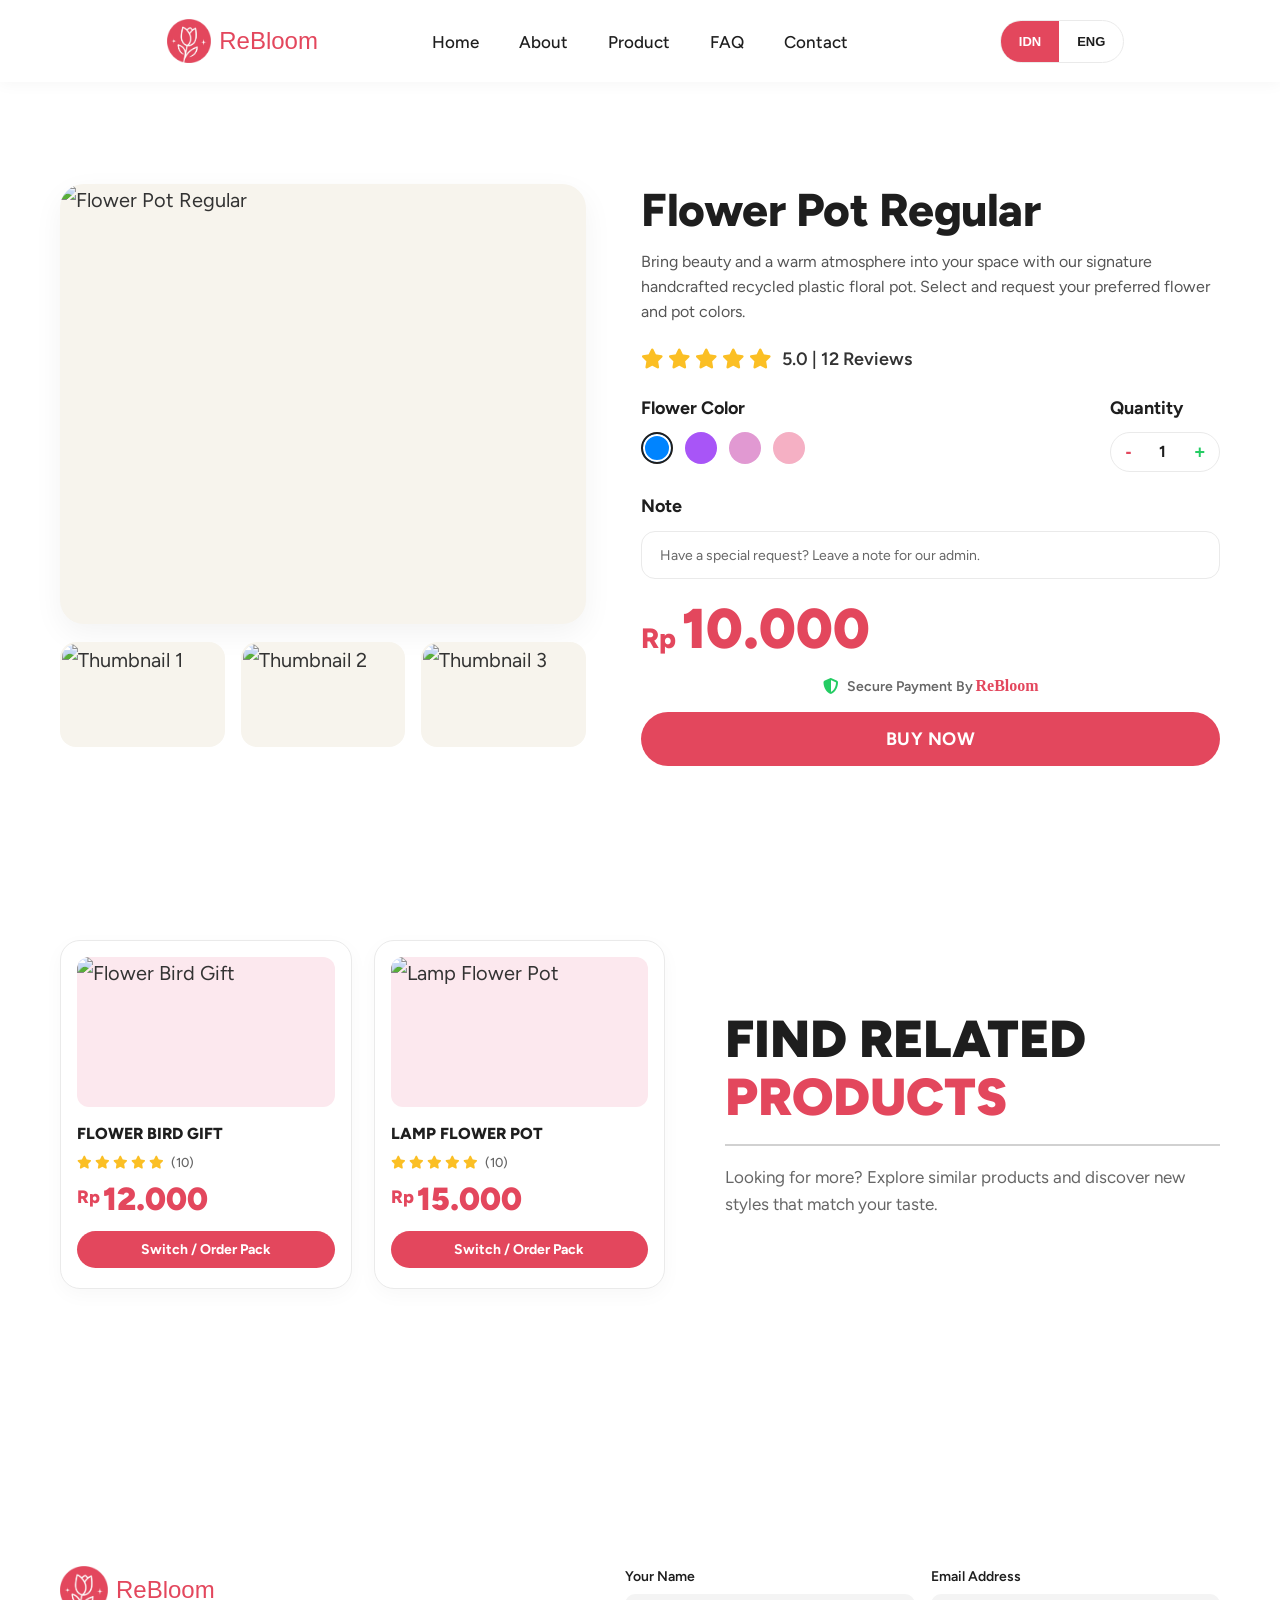
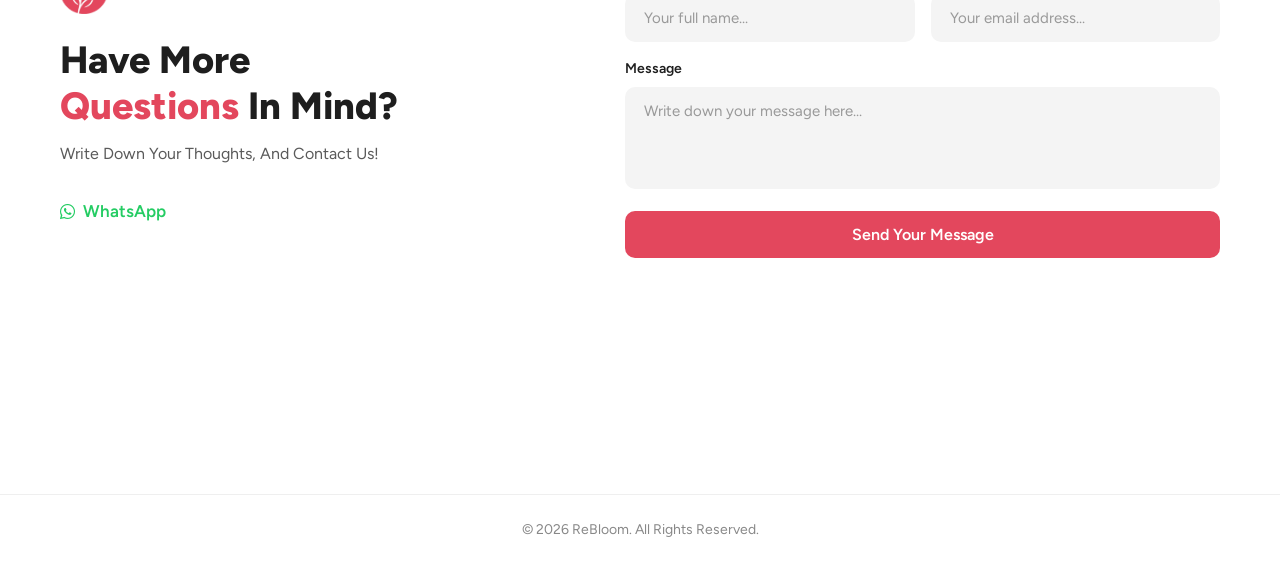
==== product.html @ 1bd4e64f "Add files via upload" ====
<!DOCTYPE html>
<html lang="en">
<head>
    <meta charset="UTF-8">
    <meta name="viewport" content="width=device-width, initial-scale=1.0">
    <title>ReBloom - Product Detail</title>
    <meta name="description" content="ReBloom creates beautiful handmade flower vases and bouquets from recycled plastic, combining elegance, sustainability, and creative craftsmanship.">
    <link rel="icon" type="image/png" href="assets/images/Logo.png">
    <link rel="preconnect" href="https://fonts.googleapis.com">
    <link rel="preconnect" href="https://fonts.gstatic.com" crossorigin>
    <link href="https://api.fontshare.com/v2/css?f[]=telma@300,400,500,700&display=swap" rel="stylesheet">
    <link href="https://fonts.googleapis.com/css2?family=Figtree:ital,wght@0,300..900;1,300..900&display=swap" rel="stylesheet">
    <link rel="stylesheet" href="https://cdnjs.cloudflare.com/ajax/libs/font-awesome/6.4.0/css/all.min.css">
    <link rel="stylesheet" href="assets/css/style.css">
    <link rel="stylesheet" href="assets/css/product.css">
</head>
<body>
    <nav class="navbar">
        <div class="nav_left">
            <a href="index.html#home">
                <img src="assets/images/Logo.png" alt="ReBloom Logo" class="logo_img">
                <span class="logo_txt">ReBloom</span>
            </a>
        </div>
        
        <ul class="nav_mid">
            <li><a href="index.html#home" class="nav_link">Home</a></li>
            <li><a href="index.html#about" class="nav_link">About</a></li>
            <li><a href="index.html#products" class="nav_link active">Product</a></li>
            <li><a href="index.html#faq" class="nav_link">FAQ</a></li>
            <li><a href="#contact" class="nav_link">Contact</a></li>
        </ul>
        
        <div class="nav_right">
            <div class="lang_switch">
                <button type="button" class="lang_btn active">IDN</button>
                <button type="button" class="lang_btn">ENG</button>
            </div>
        </div>
    </nav>

    <section class="prod_sec" id="product_detail">
        <div class="container prod_wrap">
            <div class="prod_left">
                <div class="prod_main_box">
                    <img src="assets/images/Product_1.jpg" alt="Flower Bouquet" class="prod_main_img" id="prod_main_img">
                </div>
                
                <div class="prod_thumbs">
                    <div class="prod_thumb">
                        <img src="assets/images/Product_1_thumbnail_1.jpg" alt="Thumbnail 1" class="prod_thumb_img">
                    </div>
                    <div class="prod_thumb">
                        <img src="assets/images/Product_1_thumbnail_2.jpg" alt="Thumbnail 2" class="prod_thumb_img">
                    </div>
                    <div class="prod_thumb">
                        <img src="assets/images/Product_1_thumbnail_3.jpg" alt="Thumbnail 3" class="prod_thumb_img">
                    </div>
                </div>
            </div>
            
            <div class="prod_right">
                <h1 class="prod_title" id="prod_title">Flower Pot Regular</h1>
                
                <p class="prod_desc" id="prod_desc">
                    Bring beauty and a warm atmosphere into your space with our signature handcrafted recycled plastic floral pot. Select and request your preferred flower and pot colors.
                </p>
                
                <div class="prod_rating">
                    <div class="prod_stars">
                        <i class="fa-solid fa-star"></i>
                        <i class="fa-solid fa-star"></i>
                        <i class="fa-solid fa-star"></i>
                        <i class="fa-solid fa-star"></i>
                        <i class="fa-solid fa-star"></i>
                    </div>
                    <span class="prod_rate_txt">5.0 | 12 Reviews</span>
                </div>

                <div class="custom_row">
                    <div class="color_sec">
                        <span class="custom_lbl">Flower Color</span>
                        <div class="swatch_grp">
                            <button type="button" class="color_swatch swatch_blue active" data-color="Sky Blue" data-hex="#0084FF" aria-label="Sky Blue" title="Sky Blue"></button>
                            <button type="button" class="color_swatch swatch_purple" data-color="Purple" data-hex="#A855F7" aria-label="Purple" title="Purple"></button>
                            <button type="button" class="color_swatch swatch_orchid" data-color="Orchid Pink" data-hex="#E199D2" aria-label="Orchid Pink" title="Orchid Pink"></button>
                            <button type="button" class="color_swatch swatch_pink" data-color="Pastel Pink" data-hex="#F5B0C4" aria-label="Pastel Pink" title="Pastel Pink"></button>
                        </div>
                    </div>

                    <div class="qty_sec">
                        <span class="custom_lbl">Quantity</span>
                        <div class="qty_box">
                            <button type="button" class="qty_btn qty_minus" aria-label="Decrease quantity">-</button>
                            <span class="qty_val">1</span>
                            <button type="button" class="qty_btn qty_plus" aria-label="Increase quantity">+</button>
                        </div>
                    </div>
                </div>

                <div class="note_sec">
                    <label class="custom_lbl" for="custom_note">Note</label>
                    <input type="text" id="custom_note" class="note_inp" placeholder="Have a special request? Leave a note for our admin.">
                </div>
                
                <div class="prod_price_box">
                    <span class="price_curr">Rp</span>
                    <span class="price_val" id="price_val">10.000</span>
                </div>
                
                <div class="prod_sec_pay">
                    <i class="fa-solid fa-shield-halved sec_pay_icon"></i>
                    <span>Secure Payment By <span class="sec_pay_brand">ReBloom</span></span>
                </div>
                
                <button type="button" class="btn btn_primary prod_buy_btn">BUY NOW</button>
            </div>
        </div>
    </section>

    <section class="rel_sec" id="related_products">
        <div class="container rel_wrap">
            <div class="rel_left">
                <div class="rel_card">
                    <div class="rel_img_box">
                        <img src="assets/images/Product_thumbnail.jpg" alt="Flower Bird Gift" class="rel_img">
                    </div>
                    <h3 class="rel_card_title">Flower Bird Gift</h3>
                    <div class="rel_card_rating">
                        <i class="fa-solid fa-star"></i>
                        <i class="fa-solid fa-star"></i>
                        <i class="fa-solid fa-star"></i>
                        <i class="fa-solid fa-star"></i>
                        <i class="fa-solid fa-star"></i>
                        <span class="rel_card_count">(10)</span>
                    </div>
                    <div class="rel_card_price">
                        <span class="price_curr_sm">Rp</span>
                        <span class="price_val_sm">12.000</span>
                    </div>
                    <button type="button" class="btn btn_primary rel_btn" data-pack="bird_gift">Switch / Order Pack</button>
                </div>

                <div class="rel_card">
                    <div class="rel_img_box">
                        <img src="assets/images/Product_img_4.jpg" alt="Lamp Flower Pot" class="rel_img">
                    </div>
                    <h3 class="rel_card_title">Lamp Flower Pot</h3>
                    <div class="rel_card_rating">
                        <i class="fa-solid fa-star"></i>
                        <i class="fa-solid fa-star"></i>
                        <i class="fa-solid fa-star"></i>
                        <i class="fa-solid fa-star"></i>
                        <i class="fa-solid fa-star"></i>
                        <span class="rel_card_count">(10)</span>
                    </div>
                    <div class="rel_card_price">
                        <span class="price_curr_sm">Rp</span>
                        <span class="price_val_sm">15.000</span>
                    </div>
                    <button type="button" class="btn btn_primary rel_btn" data-pack="lamp_pot">Switch / Order Pack</button>
                </div>
            </div>

            <div class="rel_right">
                <h2 class="rel_title">FIND RELATED<br><span class="hl_red">PRODUCTS</span></h2>
                <div class="rel_divider"></div>
                <p class="rel_desc">
                    Looking for more? Explore similar products and discover new styles that match your taste.
                </p>
            </div>
        </div>
    </section>

    <section class="contact_sec" id="contact">
        <div class="container contact_box">
            <div class="contact_left">
                <div class="contact_logo_box">
                    <img src="assets/images/Logo.png" alt="ReBloom Logo" class="contact_logo">
                    <span class="contact_logo_txt">ReBloom</span>
                </div>
                <h2 class="contact_title">Have More<br><span class="hl_red">Questions</span> In Mind?</h2>
                <p class="contact_sub">Write Down Your Thoughts, And Contact Us!</p>
                
                <a href="whatsapp://send?phone=6285955044663" target="_blank" rel="noopener noreferrer" class="contact_wa_btn">
                    <i class="fa-brands fa-whatsapp"></i> WhatsApp
                </a>
            </div>
            
            <div class="contact_right">
                <form class="contact_form" id="contact_form">
                    <div class="form_row">
                        <div class="form_grp">
                            <label class="form_lbl" for="user_name">Your Name</label>
                            <input type="text" id="user_name" class="form_inp" placeholder="Your full name..." required>
                        </div>
                        <div class="form_grp">
                            <label class="form_lbl" for="user_email">Email Address</label>
                            <input type="email" id="user_email" class="form_inp" placeholder="Your email address..." required>
                        </div>
                    </div>
                    <div class="form_grp">
                        <label class="form_lbl" for="user_msg">Message</label>
                        <textarea id="user_msg" class="form_inp form_txt" placeholder="Write down your message here..." rows="4" required></textarea>
                    </div>
                    <button type="submit" class="btn btn_primary contact_submit_btn">Send Your Message</button>
                </form>
            </div>
        </div>
    </section>

    <footer class="footer">
        <div class="container">
            <p class="footer_txt">&copy; 2026 ReBloom. All Rights Reserved.</p>
        </div>
    </footer>

    <script src="assets/js/script.js"></script>
</body>
</html>
---- assets/css/style.css ----
@import url('https://api.fontshare.com/v2/css?f[]=telma@300,400,500,700&display=swap');
@import url('https://fonts.googleapis.com/css2?family=Figtree:ital,wght@0,300..900;1,300..900&display=swap');


* {
    margin: 0;
    padding: 0;
    box-sizing: border-box;
}

html {
    scroll-behavior: smooth;
}

body {
    font-family: 'Figtree', sans-serif;
    color: #333333;
    background-color: #FFFFFF;
    line-height: 1.6;
    font-size: 20px;
    overflow-x: hidden;
}

.container {
    width: 100%;
    max-width: 1200px;
    margin: 0 auto;
    padding: 0 20px;
}

a {
    text-decoration: none;
    color: inherit;
    transition: color 0.3s ease, transform 0.3s ease;
}

ul, ol {
    list-style: none;
}

img {
    max-width: 100%;
    height: auto;
    display: block;
}

.hl_red {
    color: #E3475D !important;
}

.font_telma {
    font-family: 'Telma', sans-serif;
}

.btn {
    display: inline-block;
    padding: 12px 32px;
    font-family: 'Figtree', sans-serif;
    font-size: 16px;
    font-weight: 600;
    border-radius: 50px;
    text-align: center;
    cursor: pointer;
    border: none;
    transition: transform 0.3s ease, box-shadow 0.3s ease, background-color 0.3s ease;
}

.btn_primary {
    background-color: #E3475D;
    color: #FFFFFF;
}

.btn_primary:hover {
    background-color: #cc374c;
    transform: translateY(-2px);
}



.navbar {
    display: flex;
    justify-content: space-between;
    align-items: center;
    padding: 1.2rem 6%;
    position: fixed;
    top: 0;
    left: 0;
    width: 100%;
    z-index: 1000;
    background-color: rgba(255, 255, 255, 0.96);
    backdrop-filter: blur(8px);
    box-shadow: 0 2px 15px rgba(0, 0, 0, 0.04);
}

.nav_left a {
    display: flex;
    align-items: center;
    margin-left: 60%;
}

.logo_img {
    height: 44px;
    width: auto;
    object-fit: contain;
}

.logo_txt {
    font-family: 'Telma', sans-serif;
    font-size: 24px;
    font-weight: 500;
    color: #E3475D;
    margin-left: 8px;
}

.nav_mid {
    display: flex;
    gap: 2.5rem;
    align-items: center;
    position: absolute;
    left: 50%;
    transform: translateX(-50%);
}

.nav_link {
    font-size: 17px;
    font-weight: 500;
    color: #1E1E1E;
    position: relative;
    padding: 4px 0;
}

.nav_link:hover,
.nav_link.active {
    color: #E3475D;
    font-weight: 600;
}

.nav_right {
    display: flex;
    align-items: center;
    gap: 16px;
    margin-right: 7%;
}

.lang_switch {
    display: flex;
    align-items: center;
    border: 1.5px solid #EAEAEA;
    border-radius: 30px;
    background-color: #FFFFFF;
}

.lang_btn {
    border: none;
    background: transparent;
    padding: 13px 18px;
    font-size: 13px;
    font-weight: 700;
    color: #1E1E1E;
    cursor: pointer;
    transition: all 0.2s ease;
}

.lang_btn:first-child {
    border-radius: 20px 0 0 20px;
}

.lang_btn:last-child {
    border-radius: 0 20px 20px 0;
}

.lang_btn.active {
    background-color: #E3475D;
    color: #FFFFFF;
}



.hero_sec {
    min-height: 85vh;
    display: flex;
    align-items: center;
    justify-content: center;
    background-color: #FFFFFF;
    padding: 120px 0 60px 0;
    position: relative;
    text-align: center;
}

.hero_container {
    display: flex;
    flex-direction: column;
    align-items: center;
    width: 100%;
    height: 45vh;
    position: relative;
}

.headline_wrapper {
    position: relative;
    width: 100%;
    height: 160px;
    display: flex;
    justify-content: center;
    margin-bottom: 20px;
}

.hero_headline {
    font-family: 'Figtree', sans-serif;
    font-size: 160px;
    font-weight: 750;
    line-height: 0.95;
    color: #1E1E1E;
    letter-spacing: -3px;
    margin-bottom: 20px;
    width: 100%;
    z-index: 1;
    position: absolute;
    top: 0;
}

.hero_headline.hero_outline {
    color: transparent;
    -webkit-text-stroke: 1px #1E1E1E;
    z-index: 3;
}

.hero_headline span {
    color: #E3475D;
    -webkit-text-stroke: 0px;
}

.hero_finest {
    font-family: 'Telma', sans-serif;
    font-weight: 400;
    color: #E3475D;
    font-style: italic;
    margin-left: 10px;
}

.hero_grid {
    display: grid;
    grid-template-columns: 1fr auto 1fr;
    align-items: center;
    gap: 40px;
    width: 100%;
    margin-top: 250px;
}

.hero_left {
    text-align: left;
    max-width: 360px;
}

.hero_sub_title {
    font-family: 'Figtree', sans-serif;
    font-size: 26px;
    font-weight: 800;
    color: #1E1E1E;
    line-height: 1.25;
    margin-bottom: 14px;
}

.hero_desc {
    font-size: 15px;
    color: #5A5A5A;
}

.hero_center {
    position: absolute;
    top: 85%;
    left: 50%;
    transform: translate(-50%, -50%);
    z-index: 2;
    pointer-events: none;
}

.hero_center::after {
    content: '';
    position: absolute;
    top: 50%;
    left: 50%;
    transform: translate(-50%, -50%);
    width: 400px;
    height: 400px;
    background-color: #E3475D;
    border-radius: 50%;
    filter: blur(75px);
    opacity: 0.6;
    z-index: -1;
}

.tulip_img {
    height: 495px;
    width: auto;
    object-fit: contain;
    transition: transform 0.4s ease;
}

.hero_right {
    display: flex;
    flex-direction: column;
    align-items: flex-end;
    text-align: right;
    grid-column: 3;
    width: 100%;
    height: 100%;
    margin-top: 185px;
}

.hero_cta_btn {
    padding: 16px 36px;
    font-size: 17px;
    font-weight: 600;
    bottom: 12px;
}

.right_desc {
    font-size: 15px;
    color: #5A5A5A;
    margin-top: 12px;
}



.container.feat {
    z-index: 3;
}

.feat_wrap {
    min-height: 20vh;
    display: flex;
    align-items: center;
    padding: 30px 0 60px 0;
    background-color: #FFFFFF;
}

.feat_bar {
    background: #FFFFFF;
    border: 1.5px solid #EAEAEA;
    border-radius: 16px;
    padding: 22px 30px;
    display: flex;
    justify-content: space-between;
    align-items: center;
    box-shadow: 0 4px 20px rgba(0, 0, 0, 0.03);
    width: 100%;
}

.feat_item {
    display: flex;
    align-items: center;
    gap: 12px;
    flex: 1;
    justify-content: center;
}

.feat_divider {
    width: 1px;
    height: 32px;
    background-color: #E2E2E2;
}

.feat_icon {
    font-size: 24px;
    color: #24CC63;
    display: flex;
    align-items: center;
    justify-content: center;
}

.feat_txt {
    font-size: 16px;
    font-weight: 500;
    color: #1E1E1E;
}



.vm_sec {
    min-height: 75vh;
    display: flex;
    align-items: center;
    background-color: #FFFFFF;
    padding: 0 0 90px 0;
    margin-bottom: -20px;
}

.vm_box {
    display: flex;
    align-items: center;
    gap: 70px;
    width: 100%;
}

.vm_media {
    flex: 1;
    position: relative;
    height: 340px;
    display: flex;
    align-items: center;
}

.vm_media::after {
    content: '';
    position: absolute;
    top: 25%;
    left: 10%;
    transform: translate(-50%, -50%);
    width: 350px; 
    height: 350px;
    background-color: #E3475D;
    border-radius: 50%;
    filter: blur(75px);
    opacity: 0.4;
    z-index: 0;
    pointer-events: none; 
}

.vm_img_1 {
    width: 350px;
    height: 230px;
    border-radius: 16px;
    box-shadow: 0 10px 25px rgba(0, 0, 0, 0.12);
    position: absolute;
    top: 0;
    left: 0;
    z-index: 1;
    transition: transform 0.3s ease;
}

.vm_img_2 {
    width: 250px;
    height: 170px;
    border-radius: 16px;
    box-shadow: 0 12px 28px rgba(0, 0, 0, 0.15);
    position: absolute;
    bottom: 0;
    right: 20px;
    z-index: 2;
    transition: transform 0.3s ease;
}

.vm_img_1:hover,
.vm_img_2:hover {
    transform: scale(1.03);
}

.vm {
    flex: 1.2;
    position: relative;
}

.vm::after {
    content: '';
    position: absolute;
    top: 85%;
    left: 90%;
    transform: translate(-50%, -50%);
    width: 300px; 
    height: 300px;
    background-color: #E3475D;
    border-radius: 50%;
    filter: blur(75px);
    opacity: 0.29;
    z-index: 0;
    pointer-events: none; 
}

.vm_block {
    margin-bottom: 26px;
}

.vm_title {
    font-family: 'Figtree', sans-serif;
    font-size: 26px;
    font-weight: 800;
    color: #E3475D;
    margin-bottom: 10px;
    letter-spacing: 0.5px;
}

.vm_txt {
    font-size: 17px;
    color: #5A5A5A;
    line-height: 1.6;
}

.vm_list {
    list-style-type: decimal;
    margin-top: 10px;
    padding-left: 20px;
}

.vm_list li {
    font-size: 16px;
    color: #5A5A5A;
    margin-bottom: 8px;
    line-height: 1.5;
}



.about_sec {
    min-height: 55vh;
    display: flex;
    align-items: center;
    padding: 100px 0;
}

.about_box {
    display: flex;
    align-items: center;
    gap: 70px;
    width: 100%;
}

.about {
    flex: 1;
    position: relative;
}

.about_title {
    font-family: 'Figtree', sans-serif;
    font-size: 40px;
    font-weight: 800;
    color: #1E1E1E;
    margin-bottom: 20px;
    letter-spacing: 0.5px;
}

.about_title::before {
    content: '';
    position: absolute;
    top: -5%;
    left: 10%;
    transform: translate(-50%, -50%);
    width: 350px; 
    height: 350px;
    background-color: #E3475D;
    border-radius: 50%;
    filter: blur(75px);
    opacity: 0.29;
    z-index: 0;
    pointer-events: none; 
}

.about_txt {
    font-size: 18px;
    color: #1E1E1E;
    line-height: 1.7;
    font-weight: 400;
}

.about_media {
    flex: 1;
    display: flex;
    justify-content: center;
}

.about_img_stack {
    position: relative;
    width: 360px;
    height: 280px;
}

.about_img_stack::before {
    content: '';
    position: absolute;
    top: 85%;
    left: 90%;
    transform: translate(-50%, -50%);
    width: 350px; 
    height: 350px;
    background-color: #E3475D;
    border-radius: 50%;
    filter: blur(75px);
    opacity: 0.29;
    z-index: 0;
    pointer-events: none; 
}

.about_img_1 {
    width: 250px;
    border-radius: 16px;
    position: absolute;
    top: 0;
    left: 0;
    box-shadow: 0 10px 25px rgba(0, 0, 0, 0.12);
    z-index: 1;
    transition: transform 0.3s ease;
}

.about_img_2 {
    width: 230px;
    border-radius: 16px;
    position: absolute;
    bottom: 0;
    right: 0;
    box-shadow: 0 12px 28px rgba(0, 0, 0, 0.15);
    z-index: 2;
    transition: transform 0.3s ease;
}

.about_img_1:hover, 
.about_img_2:hover {
    transform: scale(1.03);
}



.why_sec {
    min-height: 70vh;
    display: flex;
    align-items: center;
    background-color: #FFFFFF;
    padding: 100px 0;
}

.why_header {
    text-align: center;
    margin-bottom: 50px;
    display: flex;
    flex-direction: column;
    align-items: center;
}

.why_heading {
    font-family: 'Figtree', sans-serif;
    font-size: 40px;
    font-weight: 800;
    color: #1E1E1E;
    margin-bottom: 8px;
}

.why_underline {
    width: 70px;
    height: 3px;
    background-color: #1E1E1E;
    border-radius: 2px;
}

.why_grid {
    display: grid;
    grid-template-columns: 1fr 1fr;
    gap: 40px 60px;
    max-width: 980px;
    margin: 0 auto;
}

.why_item {
    display: flex;
    align-items: flex-start;
    gap: 18px;
}

.why_num {
    font-family: 'Figtree', sans-serif;
    font-size: 38px;
    font-weight: 800;
    color: #E3475D;
    line-height: 1;
}

.why_txt {
    font-size: 16px;
    color: #5A5A5A;
    line-height: 1.55;
    font-weight: 500;
}



.prod_sec {
    min-height: 90vh;
    display: flex;
    align-items: center;
    background-color: #FFFFFF;
    padding: 100px 0;
}

.prod_heading {
    font-family: 'Figtree', sans-serif;
    font-size: 40px;
    font-weight: 800;
    text-align: center;
    color: #1E1E1E;
    margin-bottom: 50px;
}

.prod_grid {
    display: grid;
    grid-template-columns: repeat(3, 1fr);
    gap: 30px;
}

.prod_card {
    background: #FFFFFF;
    border: 1.5px solid #EAEAEA;
    border-radius: 20px;
    padding: 35px 24px 30px 24px;
    display: flex;
    flex-direction: column;
    text-align: center;
    box-shadow: 0 6px 20px rgba(0, 0, 0, 0.03);
    transition: transform 0.3s ease, box-shadow 0.3s ease;
}

.prod_feats li span {
    /* font-size: 14px; */
    font-weight: 400;
    color: #1E1E1E;
    transition: font-weight 0.4s ease, color 0.4s ease; 
}

.prod_card:hover {
    transform: translateY(-5px);
    box-shadow: 0 12px 28px rgba(0, 0, 0, 0.08);

    .prod_feats li span {
        font-weight: 650;
        color: #E3475D;
    }
}

.prod_thumb_box {
    margin-bottom: 20px;
    display: flex;
    justify-content: center;
}

.prod_thumb_circle {
    width: 90px;
    height: 90px;
    border-radius: 50%;
    background-color: #f5b0c47b;
    color: #E3475D;
    display: flex;
    align-items: center;
    justify-content: center;
    font-size: 34px;
}

.prod_title {
    font-family: 'Figtree', sans-serif;
    font-size: 20px;
    font-weight: 700;
    color: #1E1E1E;
    margin-bottom: 10px;
}

.prod_sub {
    font-size: 14px;
    color: #5A5A5A;
    margin-bottom: 20px;
    line-height: 1.5;
}

.prod_feats {
    text-align: left;
    margin-bottom: 24px;
    flex: 1;
}

.prod_feats li {
    font-size: 14px;
    color: #1E1E1E;
    margin-bottom: 8px;
    display: flex;
    align-items: center;
    gap: 8px;
}

.prod_feats li i {
    font-size: 13px;
}

/* .prod_span_2 {
    font-weight: 800;
    color: #E3475D;
}

.prod_span_3 {
    font-weight: 800;
    color: #E3475D;
} */

.prod_price {
    font-family: 'Figtree', sans-serif;
    font-size: 20px;
    font-weight: 800;
    color: #1E1E1E;
    margin-bottom: 18px;
}

.prod_price span {
    font-size: 14px;
    font-weight: 500;
    color: #5A5A5A;
}

.prod_btn {
    width: 100%;
    padding: 12px;
    font-size: 15px;
    border-radius: 30px;
}



.faq_sec {
    min-height: 100vh;
    display: flex;
    align-items: center;
    padding: 100px 0 110px 0;
}

.faq_heading {
    font-family: 'Figtree', sans-serif;
    font-size: 40px;
    font-weight: 800;
    text-align: center;
    color: #1E1E1E;
    line-height: 1.2;
    margin-bottom: 12px;
}

.faq_sub {
    font-size: 16px;
    text-align: center;
    color: #1E1E1E;
    max-width: 600px;
    margin: 0 auto 45px auto;
}

.faq_box {
    max-width: 780px;
    margin: 0 auto;
    background: #FFFFFF;
    border: 1.5px solid #EAEAEA;
    border-radius: 18px;
    overflow: hidden;
    box-shadow: 0 10px 30px rgba(0, 0, 0, 0.05);
    width: 100%;
}

.faq_item {
    border-bottom: 1px solid #EEEEEE;
}

.faq_item:last-child {
    border-bottom: none;
}

.faq_q {
    padding: 22px 28px;
    display: flex;
    justify-content: space-between;
    align-items: center;
    cursor: pointer;
    font-weight: 600;
    font-size: 17px;
    color: #1E1E1E;
    transition: background-color 0.2s ease, color 0.2s ease;
}

.faq_q:hover {
    background-color: #FAFAFA;
    color: #E3475D;
}

.faq_icon {
    font-size: 14px;
    color: #888888;
    transition: transform 0.3s ease;
}

.faq_item.active .faq_icon {
    color: #E3475D;
}

.faq_a {
    padding: 0 28px 22px 28px;
    font-size: 15px;
    color: #5A5A5A;
    line-height: 1.6;
    display: none;
}

.faq_item.active .faq_a {
    display: block;
}



.contact_sec {
    min-height: 85vh;
    display: flex;
    align-items: center;
    background-color: #FFFFFF;
    padding: 100px 0;
}

.contact_box {
    display: flex;
    gap: 70px;
    align-items: flex-start;
    width: 100%;
}

.contact_left {
    flex: 1;
}

.contact_logo_box {
    display: flex;
    align-items: center;
    margin-bottom: 24px;
}

.contact_logo {
    height: 48px;
    width: auto;
}

.contact_logo_txt {
    font-family: 'Telma', sans-serif;
    font-size: 24px;
    font-weight: 500;
    color: #E3475D;
    margin-left: 8px;
}

.contact_title {
    font-family: 'Figtree', sans-serif;
    font-size: 38px;
    font-weight: 800;
    color: #1E1E1E;
    line-height: 1.2;
    margin-bottom: 12px;
}

.contact_sub {
    font-size: 16px;
    color: #5A5A5A;
    margin-bottom: 28px;
}

.contact_wa_btn {
    display: inline-flex;
    align-items: center;
    gap: 8px;
    color: #24CC63;
    font-size: 17px;
    font-weight: 600;
    transition: transform 0.2s ease;
}

.contact_wa_btn:hover {
    transform: translateX(4px);
}

.contact_right {
    flex: 1.2;
}

.contact_form {
    display: flex;
    flex-direction: column;
    gap: 16px;
}

.form_row {
    display: flex;
    gap: 16px;
}

.form_grp {
    flex: 1;
    display: flex;
    flex-direction: column;
    gap: 6px;
}

.form_lbl {
    font-size: 14px;
    font-weight: 600;
    color: #1E1E1E;
}

.form_inp {
    width: 100%;
    padding: 14px 18px;
    background-color: #F4F4F4;
    border: 1px solid transparent;
    border-radius: 10px;
    font-family: 'Figtree', sans-serif;
    font-size: 15px;
    color: #1E1E1E;
    outline: none;
    transition: background-color 0.3s ease, border-color 0.3s ease;
}

.form_inp::placeholder {
    color: #999999;
}

.form_inp:focus {
    background-color: #FFFFFF;
    border-color: #E3475D;
}

.form_txt {
    resize: none;
}

.contact_submit_btn {
    width: 100%;
    background-color: #E3475D;
    color: #FFFFFF;
    border-radius: 10px;
    padding: 14px;
    font-size: 16px;
    font-weight: 600;
    margin-top: 6px;
}

.contact_submit_btn:hover {
    background-color: #cc374c;
}



.footer {
    background-color: #FFFFFF;
    padding: 24px 20px;
    text-align: center;
    border-top: 1px solid #EFEFEF;
}

.footer_txt {
    font-size: 14px;
    color: #888888;
}


/* --- Responsive Media Queries --- */
@media (max-width: 1200px) {
    .hero_headline {
        font-size: 130px;
    }
}

@media (max-width: 992px) {
    .hero_sec,
    .feat_wrap,
    .vm_sec,
    .about_sec,
    .why_sec,
    .prod_sec,
    .faq_sec,
    .contact_sec {
        min-height: auto;
        padding: 70px 0;
    }

    .hero_sec {
        padding: 120px 0 60px 0;
    }

    .hero_headline {
        font-size: 96px;
    }

    .hero_grid {
        grid-template-columns: 1fr;
        text-align: center;
        gap: 30px;
    }

    .hero_left {
        max-width: 100%;
        text-align: center;
    }

    .hero_right {
        justify-content: center;
    }

    .tulip_img {
        height: 240px;
    }

    .vm_box, 
    .about_box, 
    .contact_box {
        flex-direction: column;
        text-align: center;
        gap: 40px;
    }

    .vm, 
    .about, 
    .contact_left {
        max-width: 100%;
    }

    .vm_media,
    .about_media {
        width: 100%;
        max-width: 380px;
        margin: 0 auto;
        justify-content: center;
    }

    .feat_bar {
        flex-direction: column;
        gap: 20px;
        padding: 24px;
    }

    .feat_divider {
        width: 80%;
        height: 1px;
    }

    .why_grid, 
    .prod_grid {
        grid-template-columns: 1fr;
        max-width: 480px;
        margin: 0 auto;
    }

    .contact_wa_btn {
        justify-content: center;
    }
}

@media (max-width: 576px) {
    .hero_headline {
        font-size: 64px;
        letter-spacing: -1px;
    }

    .hero_sub_title {
        font-size: 22px;
    }

    .nav_mid {
        display: none;
    }

    .form_row {
        flex-direction: column;
    }

    .about_title,
    .why_heading,
    .prod_heading,
    .faq_heading,
    .contact_title {
        font-size: 30px;
    }
}
---- assets/css/product.css ----
#product_detail.prod_sec {
    min-height: 100vh;
    display: flex;
    align-items: center;
    padding: 130px 0 80px;
    background-color: #FFFFFF;
}

.prod_wrap {
    display: flex;
    align-items: flex-start;
    gap: 55px;
    width: 100%;
}

.prod_left {
    flex: 1;
    display: flex;
    flex-direction: column;
}

.prod_main_box {
    width: 100%;
    height: 440px;
    border-radius: 24px;
    overflow: hidden;
    background-color: #F7F4ED;
    box-shadow: 0 10px 30px rgba(0, 0, 0, 0.05);
}

.prod_main_img {
    width: 100%;
    height: 100%;
    object-fit: cover;
    transition: opacity 0.3s ease;
}

.prod_thumbs {
    display: flex;
    gap: 16px;
    margin-top: 18px;
}

.prod_thumb {
    flex: 1;
    height: 105px;
    border-radius: 16px;
    overflow: hidden;
    cursor: pointer;
    border: 2px solid transparent;
    background-color: #F7F4ED;
    transition: border-color 0.25s ease, transform 0.25s ease;
}

.prod_thumb:hover {
    transform: translateY(-3px);
    border-color: #E3475D;
}

.prod_thumb_img {
    width: 100%;
    height: 100%;
    object-fit: cover;
}

.prod_right {
    flex: 1.1;
    display: flex;
    flex-direction: column;
}

#product_detail .prod_title {
    font-size: 46px;
    font-weight: 800;
    color: #1E1E1E;
    line-height: 1.15;
    letter-spacing: -0.5px;
    text-align: left;
    margin-bottom: 0;
}

.prod_desc {
    font-size: 16px;
    color: #555555;
    line-height: 1.55;
    margin: 14px 0 20px;
}

.prod_rating {
    display: flex;
    align-items: center;
    gap: 10px;
    margin-bottom: 20px;
}

.prod_stars {
    display: flex;
    gap: 4px;
    color: #FBBF24;
    font-size: 20px;
}

.prod_rate_txt {
    font-size: 18px;
    font-weight: 600;
    color: #333333;
}


.custom_row {
    display: flex;
    justify-content: space-between;
    align-items: flex-start;
    margin-bottom: 20px;
    width: 100%;
}

.color_sec {
    display: flex;
    flex-direction: column;
}

.custom_lbl {
    font-size: 18px;
    font-weight: 700;
    color: #1E1E1E;
    margin-bottom: 10px;
    display: block;
}

.swatch_grp {
    display: flex;
    align-items: center;
    gap: 12px;
}

.color_swatch {
    width: 32px;
    height: 32px;
    border-radius: 50%;
    border: 2px solid transparent;
    cursor: pointer;
    padding: 0;
    outline: none;
    transition: transform 0.2s ease, box-shadow 0.2s ease;
}

.color_swatch:hover {
    transform: scale(1.08);
}

.color_swatch.active {
    border: 2px solid #1E1E1E;
    box-shadow: inset 0 0 0 2px #FFFFFF;
}

.color_swatch.swatch_blue {
    background-color: #0084FF;
}

.color_swatch.swatch_purple {
    background-color: #A855F7;
}

.color_swatch.swatch_orchid {
    background-color: #E199D2;
}

.color_swatch.swatch_pink {
    background-color: #F5B0C4;
}

.qty_sec {
    display: flex;
    flex-direction: column;
    align-items: flex-start;
}

.qty_box {
    display: inline-flex;
    align-items: center;
    border: 1.5px solid #EAEAEA;
    border-radius: 30px;
    background-color: #FFFFFF;
    overflow: hidden;
}

.qty_btn {
    background: transparent;
    border: none;
    font-size: 18px;
    font-weight: 700;
    cursor: pointer;
    padding: 6px 14px;
    line-height: 1;
    display: flex;
    align-items: center;
    justify-content: center;
    transition: background-color 0.2s ease;
}

.qty_btn:hover {
    background-color: #F7F4ED;
}

.qty_minus {
    color: #E3475D;
}

.qty_plus {
    color: #24CC63;
}

.qty_val {
    font-size: 16px;
    font-weight: 700;
    color: #1E1E1E;
    padding: 6px 14px;
    min-width: 24px;
    text-align: center;
    user-select: none;
}


.note_sec {
    display: flex;
    flex-direction: column;
    margin-bottom: 22px;
    width: 100%;
}

.note_inp {
    width: 100%;
    padding: 14px 18px;
    border: 1.5px solid #EAEAEA;
    border-radius: 14px;
    background-color: #FFFFFF;
    color: #1E1E1E;
    font-family: 'Figtree', sans-serif;
    font-size: 15px;
    outline: none;
    transition: border-color 0.2s ease, box-shadow 0.2s ease;
}

.note_inp::placeholder {
    color: #666666;
    font-size: 14px;
}

.note_inp:focus {
    border-color: #E3475D;
    box-shadow: 0 0 0 3px rgba(227, 71, 93, 0.1);
}


.prod_price_box {
    display: flex;
    align-items: baseline;
    margin-bottom: 16px;
}

.price_curr {
    font-size: 28px;
    font-weight: 800;
    color: #E3475D;
    line-height: 1.2;
    margin-right: 6px;
}

.price_val {
    font-size: 56px;
    font-weight: 900;
    color: #E3475D;
    line-height: 1;
}


.prod_sec_pay {
    display: flex;
    align-items: center;
    justify-content: center;
    gap: 8px;
    font-size: 14px;
    font-weight: 600;
    color: #666666;
    margin-bottom: 14px;
}

.sec_pay_icon {
    color: #24CC63;
    font-size: 16px;
}

.sec_pay_brand {
    font-family: 'Telma', cursive, serif;
    color: #E3475D;
    font-size: 16px;
}


.prod_buy_btn {
    width: 100%;
    padding: 16px;
    background-color: #E3475D;
    color: #FFFFFF;
    font-size: 18px;
    font-weight: 700;
    border-radius: 50px;
    border: none;
    cursor: pointer;
    margin-bottom: 0;
    letter-spacing: 0.5px;
    transition: background-color 0.3s ease, transform 0.2s ease, box-shadow 0.3s ease;
}

.prod_buy_btn:hover {
    background-color: #cc374c;
    transform: translateY(-2px);
    box-shadow: 0 8px 20px rgba(227, 71, 93, 0.25);
}



.rel_sec {
    min-height: 35vh;
    display: flex;
    align-items: center;
    padding: 40px 0;
    background-color: #FFFFFF;
}

.rel_wrap {
    display: flex;
    align-items: center;
    gap: 60px;
    width: 100%;
    z-index: 2;
}

.rel_left {
    flex: 1.1;
    display: flex;
    gap: 22px;
}

.rel_card {
    flex: 1;
    border: 1.5px solid #EAEAEA;
    border-radius: 20px;
    padding: 16px 16px 20px;
    display: flex;
    flex-direction: column;
    background-color: #FFFFFF;
    box-shadow: 0 6px 20px rgba(0, 0, 0, 0.03);
    transition: transform 0.3s ease, box-shadow 0.3s ease;
}

.rel_card:hover {
    transform: translateY(-5px);
    box-shadow: 0 12px 28px rgba(0, 0, 0, 0.08);
}

.rel_img_box {
    background-color: #FCE8EE;
    border-radius: 12px;
    height: 150px;
    width: 100%;
    display: flex;
    align-items: center;
    justify-content: center;
    overflow: hidden;
    margin-bottom: 14px;
}

.rel_img {
    width: 100%;
    height: 100%;
    object-fit: cover;
    border-radius: 10px;
}

.rel_card_title {
    font-size: 16px;
    font-weight: 800;
    color: #1E1E1E;
    text-transform: uppercase;
    margin-bottom: 6px;
}

.rel_card_rating {
    display: flex;
    align-items: center;
    gap: 3px;
    color: #FBBF24;
    font-size: 13px;
    margin-bottom: 10px;
}

.rel_card_count {
    font-size: 13px;
    font-weight: 500;
    color: #666666;
    margin-left: 4px;
}

.rel_card_price {
    display: flex;
    align-items: flex-start;
    margin-bottom: 16px;
}

.price_curr_sm {
    font-size: 18px;
    font-weight: 800;
    color: #E3475D;
    margin-right: 3px;
}

.price_val_sm {
    font-size: 32px;
    font-weight: 900;
    color: #E3475D;
    line-height: 1;
}

.rel_btn {
    width: 100%;
    padding: 10px;
    background-color: #E3475D;
    color: #FFFFFF;
    font-size: 14px;
    font-weight: 700;
    border-radius: 25px;
    border: none;
    cursor: pointer;
    text-align: center;
    transition: background-color 0.3s ease, transform 0.2s ease;
}

.rel_btn:hover {
    background-color: #cc374c;
    transform: translateY(-2px);
}

.rel_right {
    flex: 0.9;
    display: flex;
    flex-direction: column;
}

.rel_title {
    font-size: 52px;
    font-weight: 900;
    line-height: 1.1;
    color: #1E1E1E;
    text-transform: uppercase;
    z-index: 2;
}

.rel_divider {
    width: 100%;
    height: 2px;
    background-color: #D1D1D1;
    margin: 18px 0;
}

.rel_desc {
    font-size: 17px;
    color: #666666;
    line-height: 1.6;
    max-width: 480px;
    position: relative;
    z-index: 2;
}


/* --- Responsive Media Queries --- */
@media (max-width: 992px) {
    .prod_wrap {
        flex-direction: column;
    }

    .rel_wrap {
        flex-direction: column-reverse;
    }

    .rel_left {
        width: 100%;
    }
}

@media (max-width: 768px) {
    #product_detail .prod_title {
        font-size: 34px;
    }

    .price_val {
        font-size: 42px;
    }

    .rel_left {
        flex-direction: column;
    }

    .rel_title {
        font-size: 38px;
    }
}

@media (max-width: 480px) {
    .custom_row {
        flex-direction: column;
        gap: 16px;
    }
}
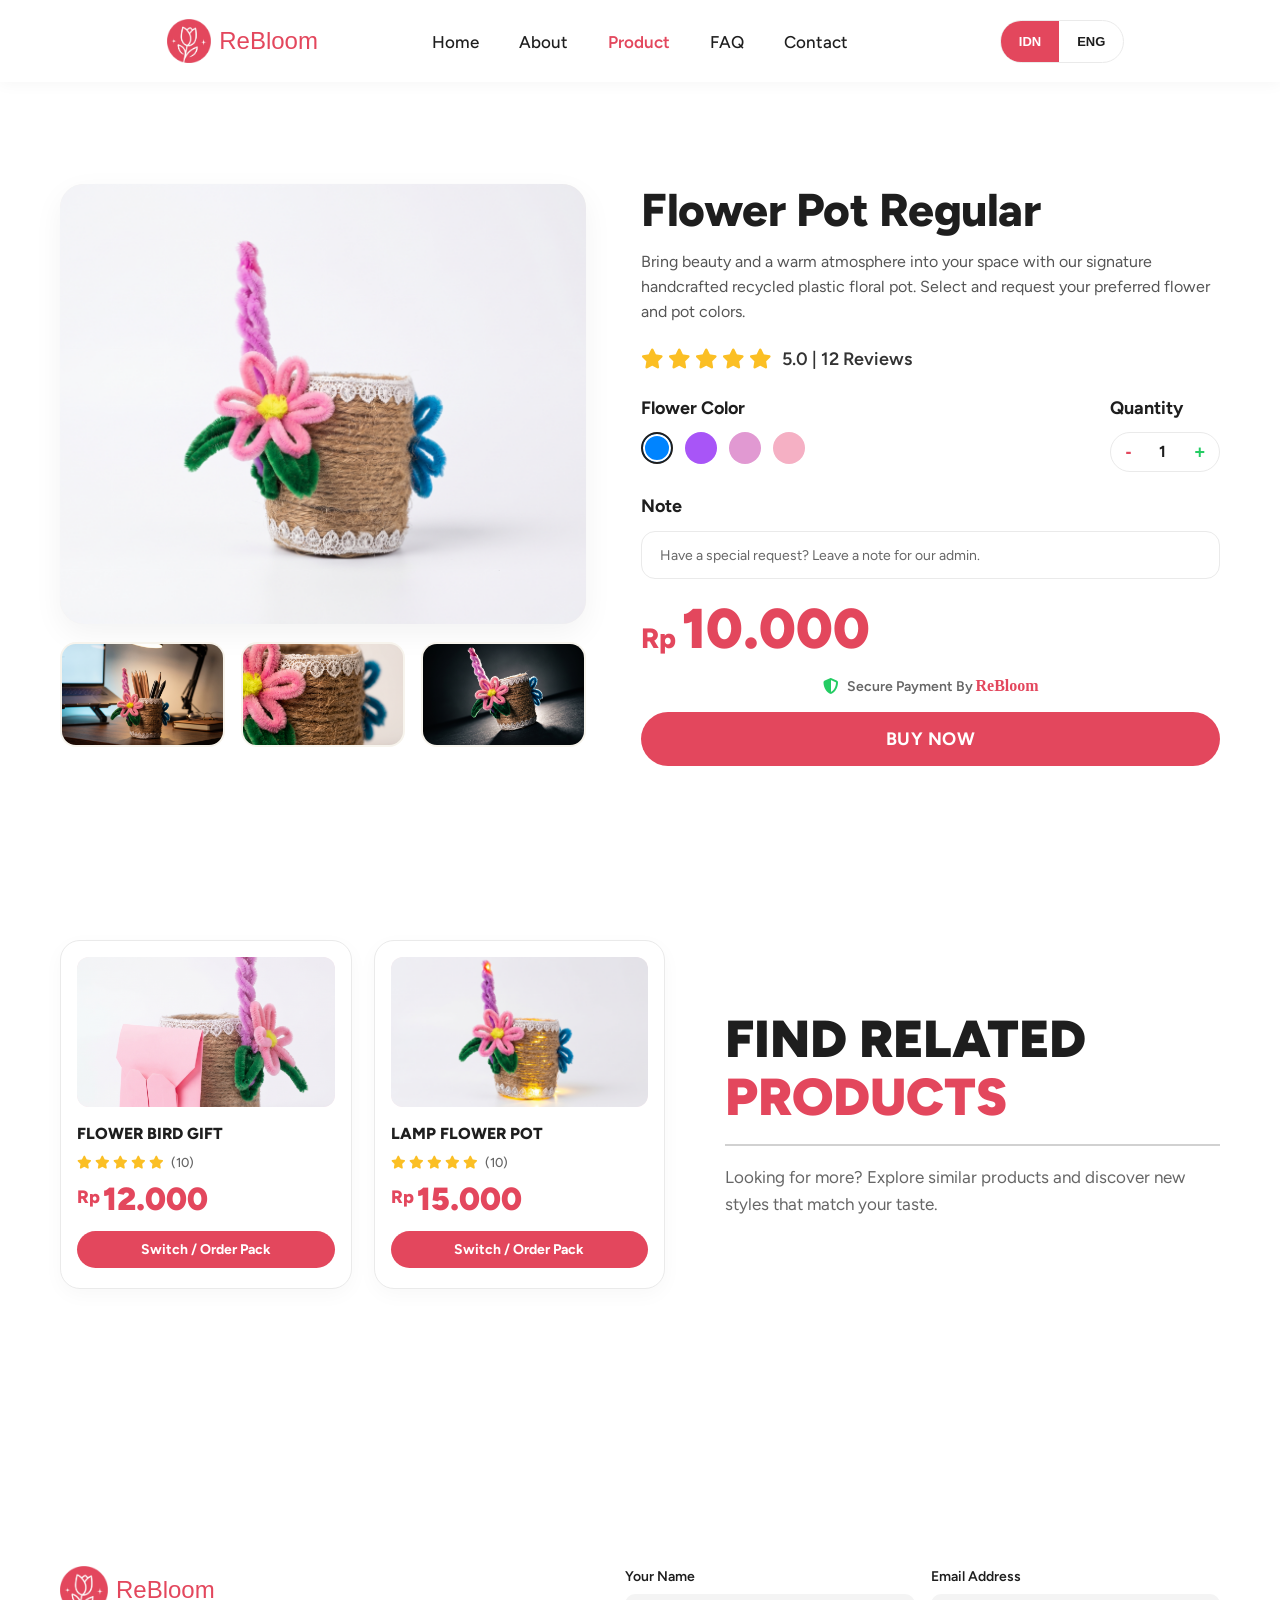
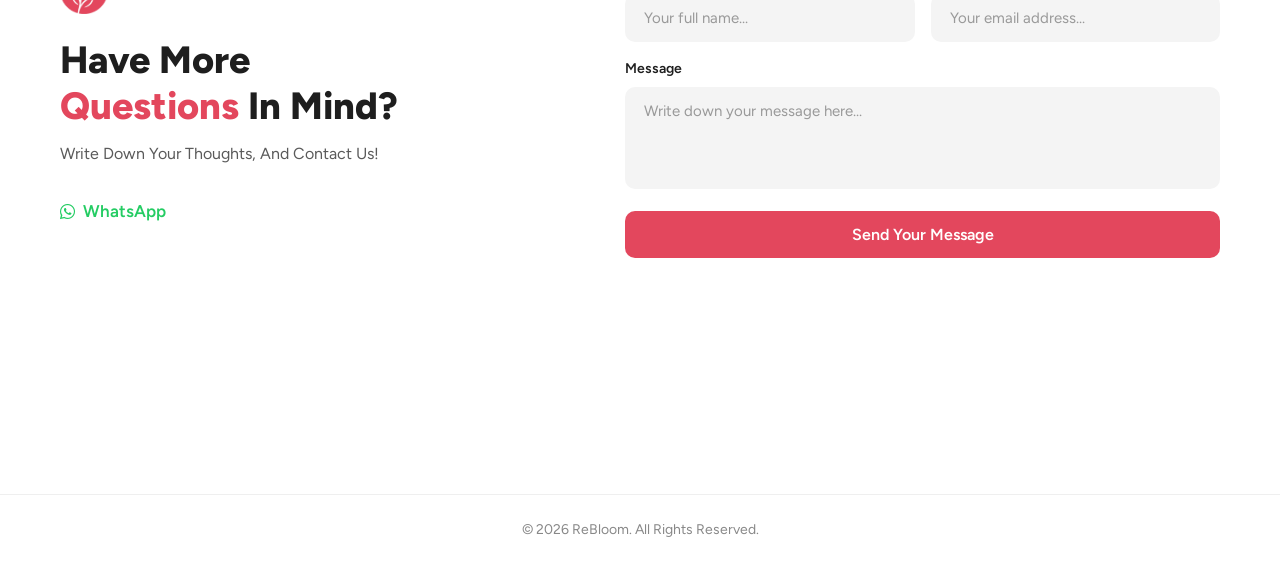
==== commit edde7264: "fix js" ====
--- a/product.html
+++ b/product.html
@@ -3,7 +3,7 @@
 <head>
     <meta charset="UTF-8">
     <meta name="viewport" content="width=device-width, initial-scale=1.0">
-    <title>ReBloom - Product Detail</title>
+    <title>ReBloom - Flower Pot Regular</title>
     <meta name="description" content="ReBloom creates beautiful handmade flower vases and bouquets from recycled plastic, combining elegance, sustainability, and creative craftsmanship.">
     <link rel="icon" type="image/png" href="assets/images/Logo.png">
     <link rel="preconnect" href="https://fonts.googleapis.com">
@@ -43,18 +43,18 @@
         <div class="container prod_wrap">
             <div class="prod_left">
                 <div class="prod_main_box">
-                    <img src="assets/images/Product_1.jpg" alt="Flower Bouquet" class="prod_main_img" id="prod_main_img">
+                    <img src="assets/images/Product_1.jpg" alt="Flower Pot Regular" class="prod_main_img" id="prod_main_img">
                 </div>
                 
                 <div class="prod_thumbs">
                     <div class="prod_thumb">
-                        <img src="assets/images/Product_1_thumbnail_1.jpg" alt="Thumbnail 1" class="prod_thumb_img">
+                        <img src="assets/images/Product_1_Desk.jpg" alt="Flower Pot Regular Desk View" class="prod_thumb_img">
                     </div>
                     <div class="prod_thumb">
-                        <img src="assets/images/Product_1_thumbnail_2.jpg" alt="Thumbnail 2" class="prod_thumb_img">
+                        <img src="assets/images/Product_1_Makro.jpg" alt="Flower Pot Regular Macro View" class="prod_thumb_img">
                     </div>
                     <div class="prod_thumb">
-                        <img src="assets/images/Product_1_thumbnail_3.jpg" alt="Thumbnail 3" class="prod_thumb_img">
+                        <img src="assets/images/Product_1_Black.jpg" alt="Flower Pot Regular Black Background View" class="prod_thumb_img">
                     </div>
                 </div>
             </div>
@@ -123,7 +123,7 @@
             <div class="rel_left">
                 <div class="rel_card">
                     <div class="rel_img_box">
-                        <img src="assets/images/Product_thumbnail.jpg" alt="Flower Bird Gift" class="rel_img">
+                        <img src="assets/images/Product_2.jpg" alt="Flower Bird Gift" class="rel_img">
                     </div>
                     <h3 class="rel_card_title">Flower Bird Gift</h3>
                     <div class="rel_card_rating">
@@ -143,7 +143,7 @@
 
                 <div class="rel_card">
                     <div class="rel_img_box">
-                        <img src="assets/images/Product_img_4.jpg" alt="Lamp Flower Pot" class="rel_img">
+                        <img src="assets/images/Product_3.jpg" alt="Lamp Flower Pot" class="rel_img">
                     </div>
                     <h3 class="rel_card_title">Lamp Flower Pot</h3>
                     <div class="rel_card_rating">
@@ -215,6 +215,6 @@
         </div>
     </footer>
 
-    <script src="assets/js/script.js"></script>
+    <script src="assets/js/product.js"></script>
 </body>
 </html>
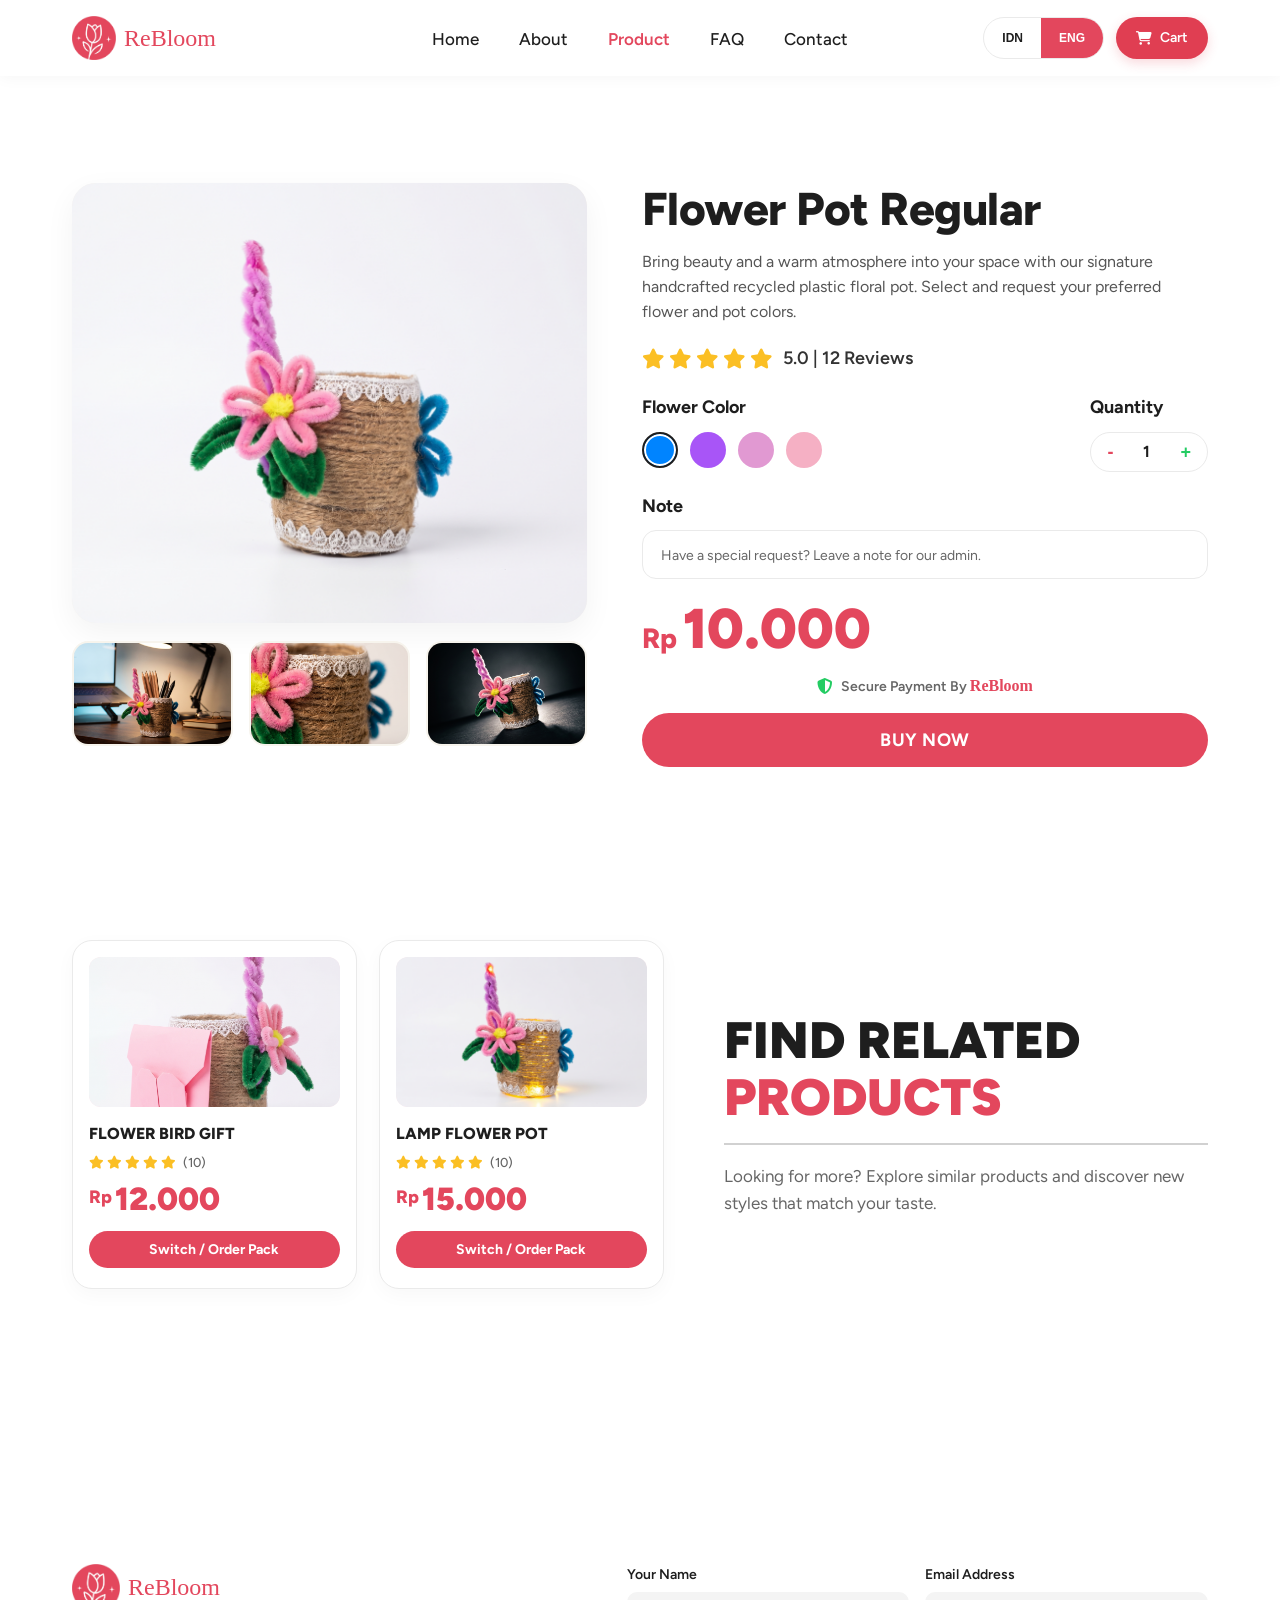
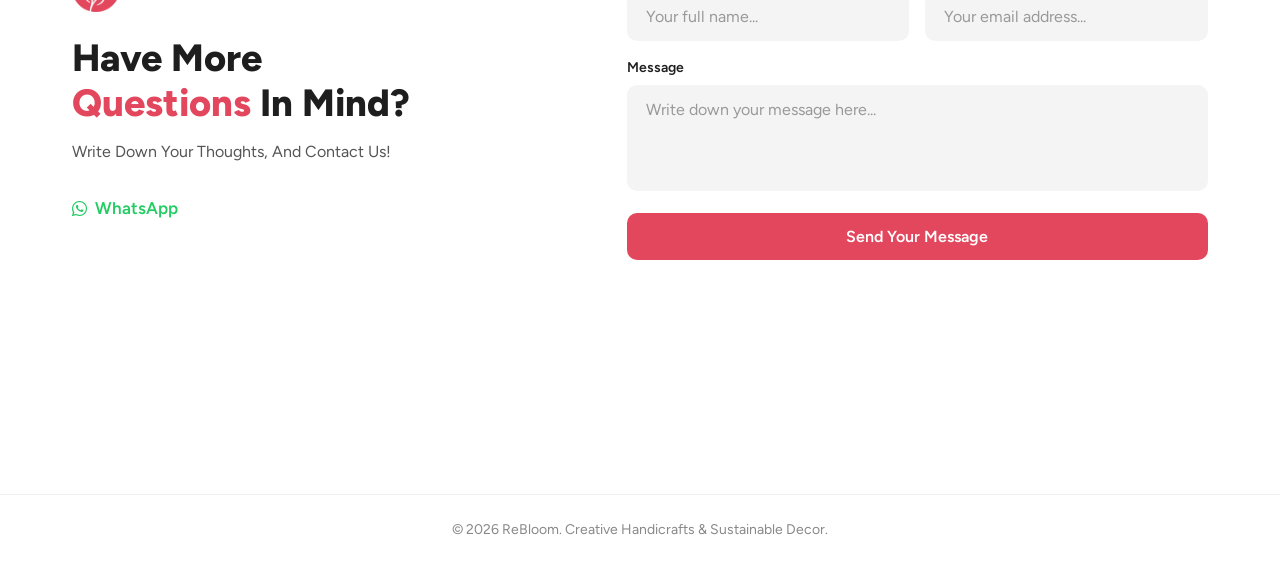
==== commit 409a6cf4: "hero fix" ====
--- a/product.html
+++ b/product.html
@@ -2,7 +2,7 @@
 <html lang="en">
 <head>
     <meta charset="UTF-8">
-    <meta name="viewport" content="width=device-width, initial-scale=1.0">
+    <meta name="viewport" content="width=device-width, initial-scale=1.0, viewport-fit=cover">
     <title>ReBloom - Flower Pot Regular</title>
     <meta name="description" content="ReBloom creates beautiful handmade flower vases and bouquets from recycled plastic, combining elegance, sustainability, and creative craftsmanship.">
     <link rel="icon" type="image/png" href="assets/images/Logo.png">
@@ -16,25 +16,40 @@
 </head>
 <body>
     <nav class="navbar">
-        <div class="nav_left">
-            <a href="index.html#home">
-                <img src="assets/images/Logo.png" alt="ReBloom Logo" class="logo_img">
-                <span class="logo_txt">ReBloom</span>
-            </a>
-        </div>
-        
-        <ul class="nav_mid">
-            <li><a href="index.html#home" class="nav_link">Home</a></li>
-            <li><a href="index.html#about" class="nav_link">About</a></li>
-            <li><a href="index.html#products" class="nav_link active">Product</a></li>
-            <li><a href="index.html#faq" class="nav_link">FAQ</a></li>
-            <li><a href="#contact" class="nav_link">Contact</a></li>
-        </ul>
-        
-        <div class="nav_right">
-            <div class="lang_switch">
-                <button type="button" class="lang_btn active">IDN</button>
-                <button type="button" class="lang_btn">ENG</button>
+        <div class="nav_container">
+            <div class="nav_left">
+                <a href="index.html#home">
+                    <img src="assets/images/Logo.png" alt="ReBloom Logo" class="logo_img">
+                    <span class="logo_txt">ReBloom</span>
+                </a>
+            </div>
+            
+            <ul class="nav_mid">
+                <li><a href="index.html#home" class="nav_link" data-i18n="nav_home">Home</a></li>
+                <li><a href="index.html#about" class="nav_link" data-i18n="nav_about">About</a></li>
+                <li><a href="index.html#products" class="nav_link active" data-i18n="nav_products">Product</a></li>
+                <li><a href="index.html#faq" class="nav_link" data-i18n="nav_faq">FAQ</a></li>
+                <li><a href="#contact" class="nav_link" data-i18n="nav_contact">Contact</a></li>
+                <li class="nav_lang_item">
+                    <div class="lang_switch">
+                        <button type="button" class="lang_btn" data-lang="IDN">IDN</button>
+                        <button type="button" class="lang_btn active" data-lang="ENG">ENG</button>
+                    </div>
+                </li>
+            </ul>
+            
+            <div class="nav_right">
+                <div class="lang_switch desktop_only">
+                    <button type="button" class="lang_btn" data-lang="IDN">IDN</button>
+                    <button type="button" class="lang_btn active" data-lang="ENG">ENG</button>
+                </div>
+                <a href="receipt.html" class="btn_cart" aria-label="Shopping Cart">
+                  <i class="fa-solid fa-cart-shopping cart_icon"></i>
+                  <span data-i18n="nav_cart">Cart</span>
+                </a>
+                <button type="button" class="nav_menu_btn" aria-label="Toggle navigation menu" aria-expanded="false">
+                    <i class="fa-solid fa-bars"></i>
+                </button>
             </div>
         </div>
     </nav>
@@ -74,12 +89,12 @@
                         <i class="fa-solid fa-star"></i>
                         <i class="fa-solid fa-star"></i>
                     </div>
-                    <span class="prod_rate_txt">5.0 | 12 Reviews</span>
+                    <span class="prod_rate_txt" data-i18n="prod_reviews">5.0 | 12 Reviews</span>
                 </div>
 
                 <div class="custom_row">
                     <div class="color_sec">
-                        <span class="custom_lbl">Flower Color</span>
+                        <span class="custom_lbl" data-i18n="config_color_lbl">Flower Color</span>
                         <div class="swatch_grp">
                             <button type="button" class="color_swatch swatch_blue active" data-color="Sky Blue" data-hex="#0084FF" aria-label="Sky Blue" title="Sky Blue"></button>
                             <button type="button" class="color_swatch swatch_purple" data-color="Purple" data-hex="#A855F7" aria-label="Purple" title="Purple"></button>
@@ -89,7 +104,7 @@
                     </div>
 
                     <div class="qty_sec">
-                        <span class="custom_lbl">Quantity</span>
+                        <span class="custom_lbl" data-i18n="config_qty_lbl">Quantity</span>
                         <div class="qty_box">
                             <button type="button" class="qty_btn qty_minus" aria-label="Decrease quantity">-</button>
                             <span class="qty_val">1</span>
@@ -99,8 +114,8 @@
                 </div>
 
                 <div class="note_sec">
-                    <label class="custom_lbl" for="custom_note">Note</label>
-                    <input type="text" id="custom_note" class="note_inp" placeholder="Have a special request? Leave a note for our admin.">
+                    <label class="custom_lbl" for="custom_note" data-i18n="config_note_lbl">Note</label>
+                    <input type="text" id="custom_note" class="note_inp" placeholder="Have a special request? Leave a note for our admin." data-i18n-placeholder="config_note_placeholder">
                 </div>
                 
                 <div class="prod_price_box">
@@ -110,10 +125,10 @@
                 
                 <div class="prod_sec_pay">
                     <i class="fa-solid fa-shield-halved sec_pay_icon"></i>
-                    <span>Secure Payment By <span class="sec_pay_brand">ReBloom</span></span>
-                </div>
-                
-                <button type="button" class="btn btn_primary prod_buy_btn">BUY NOW</button>
+                    <span data-i18n="prod_sec_pay">Secure Payment By <span class="sec_pay_brand">ReBloom</span></span>
+                </div>
+                
+                <button type="button" class="btn btn_primary prod_buy_btn" data-i18n="prod_buy_btn">BUY NOW</button>
             </div>
         </div>
     </section>
@@ -163,9 +178,9 @@
             </div>
 
             <div class="rel_right">
-                <h2 class="rel_title">FIND RELATED<br><span class="hl_red">PRODUCTS</span></h2>
+                <h2 class="rel_title" data-i18n="rel_title">FIND RELATED<br><span class="hl_red">PRODUCTS</span></h2>
                 <div class="rel_divider"></div>
-                <p class="rel_desc">
+                <p class="rel_desc" data-i18n="rel_desc">
                     Looking for more? Explore similar products and discover new styles that match your taste.
                 </p>
             </div>
@@ -179,8 +194,8 @@
                     <img src="assets/images/Logo.png" alt="ReBloom Logo" class="contact_logo">
                     <span class="contact_logo_txt">ReBloom</span>
                 </div>
-                <h2 class="contact_title">Have More<br><span class="hl_red">Questions</span> In Mind?</h2>
-                <p class="contact_sub">Write Down Your Thoughts, And Contact Us!</p>
+                <h2 class="contact_title" data-i18n="contact_title">Have More<br><span class="hl_red">Questions</span> In Mind?</h2>
+                <p class="contact_sub" data-i18n="contact_sub">Write Down Your Thoughts, And Contact Us!</p>
                 
                 <a href="whatsapp://send?phone=6285955044663" target="_blank" rel="noopener noreferrer" class="contact_wa_btn">
                     <i class="fa-brands fa-whatsapp"></i> WhatsApp
@@ -191,19 +206,19 @@
                 <form class="contact_form" id="contact_form">
                     <div class="form_row">
                         <div class="form_grp">
-                            <label class="form_lbl" for="user_name">Your Name</label>
-                            <input type="text" id="user_name" class="form_inp" placeholder="Your full name..." required>
+                            <label class="form_lbl" for="user_name" data-i18n="contact_name_lbl">Your Name</label>
+                            <input type="text" id="user_name" class="form_inp" placeholder="Your full name..." data-i18n-placeholder="contact_name_placeholder" required>
                         </div>
                         <div class="form_grp">
-                            <label class="form_lbl" for="user_email">Email Address</label>
-                            <input type="email" id="user_email" class="form_inp" placeholder="Your email address..." required>
+                            <label class="form_lbl" for="user_email" data-i18n="contact_email_lbl">Email Address</label>
+                            <input type="email" id="user_email" class="form_inp" placeholder="Your email address..." data-i18n-placeholder="contact_email_placeholder" required>
                         </div>
                     </div>
                     <div class="form_grp">
-                        <label class="form_lbl" for="user_msg">Message</label>
-                        <textarea id="user_msg" class="form_inp form_txt" placeholder="Write down your message here..." rows="4" required></textarea>
-                    </div>
-                    <button type="submit" class="btn btn_primary contact_submit_btn">Send Your Message</button>
+                        <label class="form_lbl" for="user_msg" data-i18n="contact_msg_lbl">Message</label>
+                        <textarea id="user_msg" class="form_inp form_txt" placeholder="Write down your message here..." data-i18n-placeholder="contact_msg_placeholder" rows="4" required></textarea>
+                    </div>
+                    <button type="submit" class="btn btn_primary contact_submit_btn" data-i18n="contact_submit_btn">Send Your Message</button>
                 </form>
             </div>
         </div>
@@ -211,7 +226,7 @@
 
     <footer class="footer">
         <div class="container">
-            <p class="footer_txt">&copy; 2026 ReBloom. All Rights Reserved.</p>
+            <p class="footer_txt" data-i18n="footer_copy">&copy; 2026 ReBloom. Creative Handicrafts &amp; Sustainable Decor.</p>
         </div>
     </footer>
 
--- a/assets/css/style.css
+++ b/assets/css/style.css
@@ -1,7 +1,96 @@
 @import url('https://api.fontshare.com/v2/css?f[]=telma@300,400,500,700&display=swap');
 @import url('https://fonts.googleapis.com/css2?family=Figtree:ital,wght@0,300..900;1,300..900&display=swap');
 
-
+:root {
+  /* ═══ Brand & Semantic Colors (Design System) ═══ */
+  --color_primary: #E3475D;
+  --color_primary_hover: #C83244;
+  --color_primary_alt: #e03e52;
+  --color_accent_green: #24CC63;
+  --color_accent_green_dark: #1bb55c;
+  --color_accent_pink: #F5B0C4;
+  --color_accent_pink_alpha: #f5b0c47b;
+  --color_soft_pink: #FDECEF;
+  --color_soft_green: #EAFAF1;
+  --color_soft_green_hover: #1bb55b49;
+  --color_soft_green_border: #C8F0D8;
+  --color_success_dark: #15803D;
+  --color_star: #FBBF24;
+
+  /* ═══ Neutral Surfaces & Text ═══ */
+  --color_bg_page: #FFFFFF;
+  --color_bg_subtle: #F6F6F6;
+  --color_bg_warm: #F7F4ED;
+  --color_bg_input: #F4F4F4;
+  --color_surface: #FFFFFF;
+  --color_border: #EEEEEE;
+  --color_border_light: #EAEAEA;
+  --color_border_strong: #E0E0E0;
+  --color_border_card: #e5e5e5;
+  --color_text_main: #1A1A1A;
+  --color_text_dark: #1E1E1E;
+  --color_text_body: #333333;
+  --color_text_secondary: #555555;
+  --color_text_muted: #757575;
+  --color_text_subtle: #888888;
+  --color_text_placeholder: #999999;
+  --color_text_faint: #666666;
+  --color_divider: #D1D1D1;
+  --color_divider_light: #f2f2f2;
+  --color_note_cancel: #ff5e70;
+  --color_rel_img_bg: #FCE8EE;
+
+  /* ═══ Swatch Colors ═══ */
+  --color_swatch_blue: #0084FF;
+  --color_swatch_purple: #A855F7;
+  --color_swatch_orchid: #E199D2;
+  --color_swatch_pink: #F5B0C4;
+
+  /* ═══ Typography Families (Design System) ═══ */
+  --font_primary: "Telma Variable", "Telma", cursive;
+  --font_secondary: "Figtree", sans-serif;
+
+  /* ═══ Typography Scale (1rem = 16px) ═══ */
+  --text_2xs: 0.6875rem;    /* 11px */
+  --text_xs: 0.75rem;       /* 12px */
+  --text_sm: 0.875rem;      /* 14px */
+  --text_base: 1rem;        /* 16px */
+  --text_md: 1.0625rem;     /* 17px */
+  --text_lg: 1.125rem;      /* 18px */
+  --text_desc: 1.25rem;     /* 20px - Design System KETERANGAN */
+  --text_xl: 1.5rem;        /* 24px */
+  --text_2xl: 1.625rem;     /* 26px */
+  --text_3xl: 2rem;         /* 32px */
+  --text_heading: 2.5rem;   /* 40px - Design System JUDUL */
+  --text_hero: clamp(4rem, 11vw, 10rem);
+
+  /* ═══ Spacing Scale (rem) ═══ */
+  --space_2xs: 0.25rem;     /* 4px */
+  --space_xs: 0.5rem;       /* 8px */
+  --space_sm: 0.75rem;      /* 12px */
+  --space_md: 1rem;         /* 16px */
+  --space_lg: 1.25rem;      /* 20px */
+  --space_xl: 1.5rem;       /* 24px */
+  --space_2xl: 2rem;        /* 32px */
+  --space_3xl: 2.5rem;      /* 40px */
+  --space_4xl: 3.125rem;    /* 50px */
+  --space_5xl: 4.375rem;    /* 70px */
+
+  /* ═══ Layout, Radii & Elevation ═══ */
+  --container_max: 75rem;   /* 1200px */
+  --container_gutter: clamp(1rem, 4vw, 2rem);
+  --nav_height: 4.75rem;    /* 76px */
+  --radius_sm: 0.5rem;      /* 8px */
+  --radius_md: 0.75rem;     /* 12px */
+  --radius_lg: 1rem;        /* 16px */
+  --radius_xl: 1.25rem;     /* 20px */
+  --radius_pill: 9999px;
+  --shadow_card: 0 0.375rem 1.25rem rgba(0, 0, 0, 0.03);
+  --shadow_elevated: 0 0.75rem 1.75rem rgba(0, 0, 0, 0.08);
+  --shadow_navbar: 0 2px 0.9375rem rgba(0, 0, 0, 0.04);
+}
+
+/* ═══ Global Resets & Base Styles ═══ */
 * {
     margin: 0;
     padding: 0;
@@ -9,23 +98,26 @@
 }
 
 html {
+    font-size: 100%;
     scroll-behavior: smooth;
+    overflow-x: clip;
 }
 
 body {
-    font-family: 'Figtree', sans-serif;
-    color: #333333;
-    background-color: #FFFFFF;
+    font-family: var(--font_secondary);
+    color: var(--color_text_body);
+    background-color: var(--color_bg_page);
     line-height: 1.6;
-    font-size: 20px;
-    overflow-x: hidden;
+    font-size: var(--text_desc);
+    overflow-x: clip;
+    -webkit-text-size-adjust: 100%;
 }
 
 .container {
     width: 100%;
-    max-width: 1200px;
+    max-width: var(--container_max);
     margin: 0 auto;
-    padding: 0 20px;
+    padding: 0 var(--container_gutter);
 }
 
 a {
@@ -45,71 +137,98 @@
 }
 
 .hl_red {
-    color: #E3475D !important;
+    color: var(--color_primary) !important;
 }
 
 .font_telma {
-    font-family: 'Telma', sans-serif;
+    font-family: var(--font_primary);
 }
 
 .btn {
     display: inline-block;
-    padding: 12px 32px;
-    font-family: 'Figtree', sans-serif;
-    font-size: 16px;
+    padding: 0.75rem 2rem;
+    font-family: var(--font_secondary);
+    font-size: var(--text_base);
     font-weight: 600;
-    border-radius: 50px;
+    border-radius: var(--radius_pill);
     text-align: center;
     cursor: pointer;
     border: none;
     transition: transform 0.3s ease, box-shadow 0.3s ease, background-color 0.3s ease;
+    touch-action: manipulation;
+    -webkit-tap-highlight-color: transparent;
 }
 
 .btn_primary {
-    background-color: #E3475D;
-    color: #FFFFFF;
+    background-color: var(--color_primary);
+    color: var(--color_bg_page);
 }
 
 .btn_primary:hover {
-    background-color: #cc374c;
+    background-color: var(--color_primary_hover);
     transform: translateY(-2px);
 }
 
-
-
+/* ═══ Header & Navbar ═══ */
 .navbar {
     display: flex;
-    justify-content: space-between;
-    align-items: center;
-    padding: 1.2rem 6%;
+    align-items: center;
     position: fixed;
     top: 0;
     left: 0;
     width: 100%;
+    height: var(--nav_height);
+    padding: 0;
     z-index: 1000;
     background-color: rgba(255, 255, 255, 0.96);
     backdrop-filter: blur(8px);
-    box-shadow: 0 2px 15px rgba(0, 0, 0, 0.04);
+    box-shadow: var(--shadow_navbar);
+}
+
+.nav_container {
+    width: 100%;
+    max-width: var(--container_max);
+    margin: 0 auto;
+    padding: 0 var(--container_gutter);
+    display: flex;
+    justify-content: space-between;
+    align-items: center;
+    position: relative;
+    height: 100%;
 }
 
 .nav_left a {
     display: flex;
     align-items: center;
-    margin-left: 60%;
+    margin: 0;
+    padding: 0;
 }
 
 .logo_img {
-    height: 44px;
+    height: 2.75rem;
     width: auto;
     object-fit: contain;
 }
 
 .logo_txt {
-    font-family: 'Telma', sans-serif;
-    font-size: 24px;
+    font-family: var(--font_primary);
+    font-size: var(--text_xl);
     font-weight: 500;
-    color: #E3475D;
-    margin-left: 8px;
+    color: var(--color_primary);
+    margin-left: 0.5rem;
+}
+
+.nav_menu_btn {
+    display: none;
+    background: none;
+    border: none;
+    font-size: var(--text_xl);
+    color: var(--color_text_dark);
+    cursor: pointer;
+    padding: var(--space_xs);
+    line-height: 1;
+    touch-action: manipulation;
+    -webkit-tap-highlight-color: transparent;
 }
 
 .nav_mid {
@@ -121,282 +240,339 @@
     transform: translateX(-50%);
 }
 
+.nav_lang_item {
+    display: none;
+}
+
 .nav_link {
-    font-size: 17px;
+    font-size: var(--text_md);
     font-weight: 500;
-    color: #1E1E1E;
+    color: var(--color_text_dark);
     position: relative;
-    padding: 4px 0;
+    padding: 0.25rem 0;
+    touch-action: manipulation;
 }
 
 .nav_link:hover,
 .nav_link.active {
-    color: #E3475D;
+    color: var(--color_primary);
     font-weight: 600;
 }
 
 .nav_right {
     display: flex;
     align-items: center;
-    gap: 16px;
-    margin-right: 7%;
+    gap: 0.75rem;
+}
+
+.desktop_only {
+    display: flex;
 }
 
 .lang_switch {
     display: flex;
     align-items: center;
-    border: 1.5px solid #EAEAEA;
-    border-radius: 30px;
-    background-color: #FFFFFF;
+    border: 1.5px solid var(--color_border_light);
+    border-radius: 1.875rem;
+    background-color: var(--color_bg_page);
 }
 
 .lang_btn {
     border: none;
     background: transparent;
-    padding: 13px 18px;
-    font-size: 13px;
+    padding: 0.8125rem 1.125rem;
+    font-size: var(--text_xs);
     font-weight: 700;
-    color: #1E1E1E;
+    color: var(--color_text_dark);
     cursor: pointer;
     transition: all 0.2s ease;
+    touch-action: manipulation;
+    -webkit-tap-highlight-color: transparent;
 }
 
 .lang_btn:first-child {
-    border-radius: 20px 0 0 20px;
+    border-radius: 1.25rem 0 0 1.25rem;
 }
 
 .lang_btn:last-child {
-    border-radius: 0 20px 20px 0;
+    border-radius: 0 1.25rem 1.25rem 0;
 }
 
 .lang_btn.active {
-    background-color: #E3475D;
-    color: #FFFFFF;
-}
-
-
-
-.hero_sec {
-    min-height: 85vh;
-    display: flex;
-    align-items: center;
-    justify-content: center;
-    background-color: #FFFFFF;
-    padding: 120px 0 60px 0;
+    background-color: var(--color_primary);
+    color: var(--color_bg_page);
+}
+
+.btn_cart {
+    display: inline-flex;
+    align-items: center;
+    gap: 0.5rem;
+    background-color: var(--color_primary_alt);
+    color: var(--color_bg_page);
+    padding: 0.625rem 1.25rem;
+    border-radius: var(--radius_pill);
+    font-size: var(--text_sm);
+    font-weight: 600;
+    box-shadow: 0 0.25rem 0.75rem rgba(224, 62, 82, 0.2);
+    touch-action: manipulation;
+    -webkit-tap-highlight-color: transparent;
+}
+
+.btn_cart:hover {
+    background-color: var(--color_primary_hover);
+    transform: translateY(-1px);
+}
+
+.cart_icon {
+    font-size: var(--text_sm);
+    line-height: 1;
+}
+
+/* ═══ Hero Section ═══ */
+.hero_section {
     position: relative;
-    text-align: center;
-}
-
-.hero_container {
+    background-color: var(--color_bg_page);
+    padding-top: calc(var(--nav_height) + clamp(1.75rem, 3.2vw, 3rem));
+    padding-bottom: clamp(2rem, 3.5vw, 3.25rem);
+    min-height: calc(100vh - var(--nav_height));
     display: flex;
     flex-direction: column;
     align-items: center;
-    width: 100%;
-    height: 45vh;
-    position: relative;
-}
-
-.headline_wrapper {
+    justify-content: flex-start;
+    overflow-x: clip;
+}
+
+.hero_stage {
     position: relative;
     width: 100%;
-    height: 160px;
+    max-width: var(--container_max);
+    margin: 0 auto;
+    padding: 0 var(--container_gutter);
+    display: flex;
+    flex-direction: column;
+    justify-content: space-between;
+    gap: clamp(8.5rem, 13.5vw, 13.5rem);
+    padding-bottom: 1.75rem;
+    box-sizing: border-box;
+}
+
+/* Background radial glow */
+.hero_glow {
+    position: absolute;
+    left: 50%;
+    top: 52%;
+    transform: translate(-50%, -50%);
+    width: clamp(22rem, 40vw, 36rem);
+    aspect-ratio: 1 / 1;
+    border-radius: 50%;
+    background: radial-gradient(circle, rgba(245, 176, 196, 0.72) 0%, rgba(245, 176, 196, 0.34) 40%, rgba(255, 255, 255, 0) 72%);
+    pointer-events: none;
+    z-index: 0;
+}
+
+/* Stacking context container - must NOT have transform, opacity, or isolation so children interleave with .hero_tulip_clip */
+.hero_title_stack {
+    position: relative;
+    width: 100%;
     display: flex;
     justify-content: center;
-    margin-bottom: 20px;
-}
-
-.hero_headline {
-    font-family: 'Figtree', sans-serif;
-    font-size: 160px;
-    font-weight: 750;
-    line-height: 0.95;
-    color: #1E1E1E;
-    letter-spacing: -3px;
-    margin-bottom: 20px;
+    align-items: center;
+    z-index: auto;
+}
+
+.hero_title {
+    display: flex;
+    justify-content: center;
+    align-items: baseline;
+    white-space: nowrap;
+    line-height: 1;
+    margin: 0;
     width: 100%;
+    text-align: center;
+}
+
+.hero_title_back {
+    position: relative;
     z-index: 1;
+}
+
+.hero_title_solid {
+    font-family: var(--font_secondary);
+    font-weight: 800;
+    font-size: clamp(3.75rem, 8.2vw, 7.25rem);
+    letter-spacing: -0.03em;
+    color: var(--color_text_main);
+}
+
+.hero_title_script {
+    font-family: var(--font_primary);
+    font-weight: 400;
+    font-size: clamp(4.25rem, 9.2vw, 8.15rem);
+    color: var(--color_primary);
+    font-style: italic;
+}
+
+/* Tulip clipped stage container - bounds the tulip so stem cleanly stops at bottom edge of .hero_stage */
+.hero_tulip_clip {
     position: absolute;
-    top: 0;
-}
-
-.hero_headline.hero_outline {
+    inset: 0;
+    overflow: hidden;
+    pointer-events: none;
+    z-index: 2;
+}
+
+.hero_tulip_img {
+    position: absolute;
+    left: 50%;
+    transform: translateX(-50%);
+    top: clamp(1.35rem, 2.8vw, 2.65rem);
+    width: clamp(19rem, 30vw, 28rem);
+    max-width: none;
+    height: auto;
+    object-fit: contain;
+    pointer-events: none;
+    transition: transform 0.4s ease;
+}
+
+/* Front text layer - stroke only over petals */
+.hero_title_front {
+    position: absolute;
+    inset: 0;
+    pointer-events: none;
+    user-select: none;
+    z-index: 3;
+}
+
+.hero_title_front .hero_title_solid {
     color: transparent;
-    -webkit-text-stroke: 1px #1E1E1E;
-    z-index: 3;
-}
-
-.hero_headline span {
-    color: #E3475D;
-    -webkit-text-stroke: 0px;
-}
-
-.hero_finest {
-    font-family: 'Telma', sans-serif;
-    font-weight: 400;
-    color: #E3475D;
-    font-style: italic;
-    margin-left: 10px;
-}
-
-.hero_grid {
-    display: grid;
-    grid-template-columns: 1fr auto 1fr;
-    align-items: center;
-    gap: 40px;
+    -webkit-text-stroke: 1.25px var(--color_text_main);
+}
+
+.hero_title_front .hero_title_script {
+    color: transparent;
+    /* color: var(--color_primary); */
+    -webkit-text-stroke: 1.25px var(--color_primary);
+}
+
+/* Flanking bottom row */
+.hero_bottom_row {
+    position: relative;
+    z-index: 4;
     width: 100%;
-    margin-top: 250px;
-}
-
-.hero_left {
+    display: flex;
+    justify-content: space-between;
+    align-items: flex-end;
+    gap: 2rem;
+}
+
+.hero_copy {
+    max-width: clamp(16rem, 28vw, 22rem);
     text-align: left;
-    max-width: 360px;
 }
 
 .hero_sub_title {
-    font-family: 'Figtree', sans-serif;
-    font-size: 26px;
+    font-family: var(--font_secondary);
+    font-size: var(--text_2xl);
     font-weight: 800;
-    color: #1E1E1E;
+    color: var(--color_text_dark);
     line-height: 1.25;
-    margin-bottom: 14px;
+    margin-bottom: 0.875rem;
 }
 
 .hero_desc {
-    font-size: 15px;
-    color: #5A5A5A;
-}
-
-.hero_center {
-    position: absolute;
-    top: 85%;
-    left: 50%;
-    transform: translate(-50%, -50%);
-    z-index: 2;
-    pointer-events: none;
-}
-
-.hero_center::after {
-    content: '';
-    position: absolute;
-    top: 50%;
-    left: 50%;
-    transform: translate(-50%, -50%);
-    width: 400px;
-    height: 400px;
-    background-color: #E3475D;
-    border-radius: 50%;
-    filter: blur(75px);
-    opacity: 0.6;
-    z-index: -1;
-}
-
-.tulip_img {
-    height: 495px;
-    width: auto;
-    object-fit: contain;
-    transition: transform 0.4s ease;
-}
-
-.hero_right {
+    font-size: 0.9375rem;
+    color: var(--color_text_secondary);
+    line-height: 1.6;
+}
+
+.hero_cta_group {
     display: flex;
     flex-direction: column;
-    align-items: flex-end;
-    text-align: right;
-    grid-column: 3;
+    align-items: center;
+    gap: 0.625rem;
+    text-align: center;
+    flex-shrink: 0;
+    max-width: 20rem;
+}
+
+.hero_cta_btn {
+    padding: 1rem 2.25rem;
+    font-size: var(--text_md);
+    font-weight: 600;
+}
+
+.right_desc {
+    font-size: 0.9375rem;
+    color: var(--color_text_secondary);
+}
+
+/* ═══ Feature Bar Section ═══ */
+.hero_features_card {
+    position: relative;
+    z-index: 5;
     width: 100%;
-    height: 100%;
-    margin-top: 185px;
-}
-
-.hero_cta_btn {
-    padding: 16px 36px;
-    font-size: 17px;
-    font-weight: 600;
-    bottom: 12px;
-}
-
-.right_desc {
-    font-size: 15px;
-    color: #5A5A5A;
-    margin-top: 12px;
-}
-
-
-
-.container.feat {
-    z-index: 3;
-}
-
-.feat_wrap {
-    min-height: 20vh;
-    display: flex;
-    align-items: center;
-    padding: 30px 0 60px 0;
-    background-color: #FFFFFF;
-}
-
-.feat_bar {
-    background: #FFFFFF;
-    border: 1.5px solid #EAEAEA;
-    border-radius: 16px;
-    padding: 22px 30px;
+    max-width: calc(var(--container_max) - (var(--container_gutter) * 2));
+    margin: 0 auto;
+    background: var(--color_surface);
+    border: 1.5px solid var(--color_border_light);
+    border-radius: var(--radius_lg);
+    padding: 1.25rem 1.875rem;
     display: flex;
     justify-content: space-between;
     align-items: center;
-    box-shadow: 0 4px 20px rgba(0, 0, 0, 0.03);
-    width: 100%;
+    box-shadow: var(--shadow_card);
+    box-sizing: border-box;
 }
 
 .feat_item {
     display: flex;
     align-items: center;
-    gap: 12px;
+    gap: 0.75rem;
     flex: 1;
     justify-content: center;
 }
 
 .feat_divider {
     width: 1px;
-    height: 32px;
+    height: 2rem;
     background-color: #E2E2E2;
 }
 
 .feat_icon {
-    font-size: 24px;
-    color: #24CC63;
+    font-size: var(--text_xl);
+    color: var(--color_accent_green);
     display: flex;
     align-items: center;
     justify-content: center;
 }
 
 .feat_txt {
-    font-size: 16px;
+    font-size: var(--text_base);
     font-weight: 500;
-    color: #1E1E1E;
-}
-
-
-
+    color: var(--color_text_dark);
+}
+
+/* ═══ Vision & Mission Section ═══ */
 .vm_sec {
     min-height: 75vh;
     display: flex;
     align-items: center;
-    background-color: #FFFFFF;
-    padding: 0 0 90px 0;
-    margin-bottom: -20px;
+    background-color: var(--color_bg_page);
+    padding: 0 0 5.625rem 0;
+    margin-bottom: -1.25rem;
 }
 
 .vm_box {
     display: flex;
     align-items: center;
-    gap: 70px;
+    gap: 4.375rem;
     width: 100%;
 }
 
 .vm_media {
     flex: 1;
     position: relative;
-    height: 340px;
+    height: 21.25rem;
     display: flex;
     align-items: center;
 }
@@ -407,21 +583,21 @@
     top: 25%;
     left: 10%;
     transform: translate(-50%, -50%);
-    width: 350px; 
-    height: 350px;
-    background-color: #E3475D;
+    width: 21.875rem; 
+    height: 21.875rem;
+    background-color: var(--color_primary);
     border-radius: 50%;
-    filter: blur(75px);
+    filter: blur(4.6875rem);
     opacity: 0.4;
     z-index: 0;
     pointer-events: none; 
 }
 
 .vm_img_1 {
-    width: 350px;
-    height: 230px;
-    border-radius: 16px;
-    box-shadow: 0 10px 25px rgba(0, 0, 0, 0.12);
+    width: 21.875rem;
+    height: 14.375rem;
+    border-radius: var(--radius_lg);
+    box-shadow: 0 0.625rem 1.5625rem rgba(0, 0, 0, 0.12);
     position: absolute;
     top: 0;
     left: 0;
@@ -430,13 +606,13 @@
 }
 
 .vm_img_2 {
-    width: 250px;
-    height: 170px;
-    border-radius: 16px;
-    box-shadow: 0 12px 28px rgba(0, 0, 0, 0.15);
+    width: 15.625rem;
+    height: 10.625rem;
+    border-radius: var(--radius_lg);
+    box-shadow: 0 0.75rem 1.75rem rgba(0, 0, 0, 0.15);
     position: absolute;
     bottom: 0;
-    right: 20px;
+    right: 1.25rem;
     z-index: 2;
     transition: transform 0.3s ease;
 }
@@ -457,61 +633,60 @@
     top: 85%;
     left: 90%;
     transform: translate(-50%, -50%);
-    width: 300px; 
-    height: 300px;
-    background-color: #E3475D;
+    width: 18.75rem; 
+    height: 18.75rem;
+    background-color: var(--color_primary);
     border-radius: 50%;
-    filter: blur(75px);
+    filter: blur(4.6875rem);
     opacity: 0.29;
     z-index: 0;
     pointer-events: none; 
 }
 
 .vm_block {
-    margin-bottom: 26px;
+    margin-bottom: 1.625rem;
 }
 
 .vm_title {
-    font-family: 'Figtree', sans-serif;
-    font-size: 26px;
+    font-family: var(--font_secondary);
+    font-size: var(--text_2xl);
     font-weight: 800;
-    color: #E3475D;
-    margin-bottom: 10px;
+    color: var(--color_primary);
+    margin-bottom: 0.625rem;
     letter-spacing: 0.5px;
 }
 
 .vm_txt {
-    font-size: 17px;
-    color: #5A5A5A;
+    font-size: var(--text_md);
+    color: var(--color_text_secondary);
     line-height: 1.6;
 }
 
 .vm_list {
     list-style-type: decimal;
-    margin-top: 10px;
-    padding-left: 20px;
+    margin-top: 0.625rem;
+    padding-left: 1.25rem;
 }
 
 .vm_list li {
-    font-size: 16px;
-    color: #5A5A5A;
-    margin-bottom: 8px;
+    font-size: var(--text_base);
+    color: var(--color_text_secondary);
+    margin-bottom: 0.5rem;
     line-height: 1.5;
 }
 
-
-
+/* ═══ About Section ═══ */
 .about_sec {
     min-height: 55vh;
     display: flex;
     align-items: center;
-    padding: 100px 0;
+    padding: 6.25rem 0;
 }
 
 .about_box {
     display: flex;
     align-items: center;
-    gap: 70px;
+    gap: 4.375rem;
     width: 100%;
 }
 
@@ -521,11 +696,11 @@
 }
 
 .about_title {
-    font-family: 'Figtree', sans-serif;
-    font-size: 40px;
+    font-family: var(--font_secondary);
+    font-size: var(--text_heading);
     font-weight: 800;
-    color: #1E1E1E;
-    margin-bottom: 20px;
+    color: var(--color_text_dark);
+    margin-bottom: 1.25rem;
     letter-spacing: 0.5px;
 }
 
@@ -535,19 +710,19 @@
     top: -5%;
     left: 10%;
     transform: translate(-50%, -50%);
-    width: 350px; 
-    height: 350px;
-    background-color: #E3475D;
+    width: 21.875rem; 
+    height: 21.875rem;
+    background-color: var(--color_primary);
     border-radius: 50%;
-    filter: blur(75px);
+    filter: blur(4.6875rem);
     opacity: 0.29;
     z-index: 0;
     pointer-events: none; 
 }
 
 .about_txt {
-    font-size: 18px;
-    color: #1E1E1E;
+    font-size: var(--text_lg);
+    color: var(--color_text_dark);
     line-height: 1.7;
     font-weight: 400;
 }
@@ -560,8 +735,8 @@
 
 .about_img_stack {
     position: relative;
-    width: 360px;
-    height: 280px;
+    width: 22.5rem;
+    height: 17.5rem;
 }
 
 .about_img_stack::before {
@@ -570,34 +745,34 @@
     top: 85%;
     left: 90%;
     transform: translate(-50%, -50%);
-    width: 350px; 
-    height: 350px;
-    background-color: #E3475D;
+    width: 21.875rem; 
+    height: 21.875rem;
+    background-color: var(--color_primary);
     border-radius: 50%;
-    filter: blur(75px);
+    filter: blur(4.6875rem);
     opacity: 0.29;
     z-index: 0;
     pointer-events: none; 
 }
 
 .about_img_1 {
-    width: 250px;
-    border-radius: 16px;
+    width: 15.625rem;
+    border-radius: var(--radius_lg);
     position: absolute;
     top: 0;
     left: 0;
-    box-shadow: 0 10px 25px rgba(0, 0, 0, 0.12);
+    box-shadow: 0 0.625rem 1.5625rem rgba(0, 0, 0, 0.12);
     z-index: 1;
     transition: transform 0.3s ease;
 }
 
 .about_img_2 {
-    width: 230px;
-    border-radius: 16px;
+    width: 14.375rem;
+    border-radius: var(--radius_lg);
     position: absolute;
     bottom: 0;
     right: 0;
-    box-shadow: 0 12px 28px rgba(0, 0, 0, 0.15);
+    box-shadow: 0 0.75rem 1.75rem rgba(0, 0, 0, 0.15);
     z-index: 2;
     transition: transform 0.3s ease;
 }
@@ -607,245 +782,237 @@
     transform: scale(1.03);
 }
 
-
-
+/* ═══ Why Choose Us Section ═══ */
 .why_sec {
     min-height: 70vh;
     display: flex;
     align-items: center;
-    background-color: #FFFFFF;
-    padding: 100px 0;
+    background-color: var(--color_bg_page);
+    padding: 6.25rem 0;
 }
 
 .why_header {
     text-align: center;
-    margin-bottom: 50px;
+    margin-bottom: 3.125rem;
     display: flex;
     flex-direction: column;
     align-items: center;
 }
 
 .why_heading {
-    font-family: 'Figtree', sans-serif;
-    font-size: 40px;
+    font-family: var(--font_secondary);
+    font-size: var(--text_heading);
     font-weight: 800;
-    color: #1E1E1E;
-    margin-bottom: 8px;
+    color: var(--color_text_dark);
+    margin-bottom: 0.5rem;
 }
 
 .why_underline {
-    width: 70px;
+    width: 4.375rem;
     height: 3px;
-    background-color: #1E1E1E;
+    background-color: var(--color_text_dark);
     border-radius: 2px;
 }
 
 .why_grid {
     display: grid;
     grid-template-columns: 1fr 1fr;
-    gap: 40px 60px;
-    max-width: 980px;
+    gap: 2.5rem 3.75rem;
+    max-width: 61.25rem;
     margin: 0 auto;
 }
 
 .why_item {
     display: flex;
     align-items: flex-start;
-    gap: 18px;
+    gap: 1.125rem;
 }
 
 .why_num {
-    font-family: 'Figtree', sans-serif;
-    font-size: 38px;
+    font-family: var(--font_secondary);
+    font-size: 2.375rem;
     font-weight: 800;
-    color: #E3475D;
+    color: var(--color_primary);
     line-height: 1;
 }
 
 .why_txt {
-    font-size: 16px;
-    color: #5A5A5A;
+    font-size: var(--text_base);
+    color: var(--color_text_secondary);
     line-height: 1.55;
     font-weight: 500;
 }
 
-
-
+/* ═══ Products Section ═══ */
 .prod_sec {
     min-height: 90vh;
     display: flex;
     align-items: center;
-    background-color: #FFFFFF;
-    padding: 100px 0;
+    background-color: var(--color_bg_page);
+    padding: 6.25rem 0;
 }
 
 .prod_heading {
-    font-family: 'Figtree', sans-serif;
-    font-size: 40px;
+    font-family: var(--font_secondary);
+    font-size: var(--text_heading);
     font-weight: 800;
     text-align: center;
-    color: #1E1E1E;
-    margin-bottom: 50px;
+    color: var(--color_text_dark);
+    margin-bottom: 3.125rem;
 }
 
 .prod_grid {
     display: grid;
     grid-template-columns: repeat(3, 1fr);
-    gap: 30px;
+    gap: 1.875rem;
 }
 
 .prod_card {
-    background: #FFFFFF;
-    border: 1.5px solid #EAEAEA;
-    border-radius: 20px;
-    padding: 35px 24px 30px 24px;
+    background: var(--color_bg_page);
+    border: 1.5px solid var(--color_border_light);
+    border-radius: var(--radius_xl);
+    padding: 2.1875rem 1.5rem 1.875rem 1.5rem;
     display: flex;
     flex-direction: column;
     text-align: center;
-    box-shadow: 0 6px 20px rgba(0, 0, 0, 0.03);
+    box-shadow: var(--shadow_card);
     transition: transform 0.3s ease, box-shadow 0.3s ease;
 }
 
 .prod_feats li span {
-    /* font-size: 14px; */
     font-weight: 400;
-    color: #1E1E1E;
+    color: var(--color_text_dark);
     transition: font-weight 0.4s ease, color 0.4s ease; 
 }
 
 .prod_card:hover {
     transform: translateY(-5px);
-    box-shadow: 0 12px 28px rgba(0, 0, 0, 0.08);
-
-    .prod_feats li span {
-        font-weight: 650;
-        color: #E3475D;
-    }
+    box-shadow: var(--shadow_elevated);
+}
+
+.prod_card:hover .prod_feats li .prod_span_1, 
+.prod_card:hover .prod_feats li .prod_span_2, 
+.prod_card:hover .prod_feats li .prod_span_3 {
+    font-weight: 650;
+    color: var(--color_primary);
 }
 
 .prod_thumb_box {
-    margin-bottom: 20px;
+    margin-bottom: 1.25rem;
     display: flex;
     justify-content: center;
 }
 
 .prod_thumb_circle {
-    width: 90px;
-    height: 90px;
+    width: 5.625rem;
+    height: 5.625rem;
     border-radius: 50%;
-    background-color: #f5b0c47b;
-    color: #E3475D;
+    background-color: var(--color_accent_pink_alpha);
     display: flex;
     align-items: center;
     justify-content: center;
-    font-size: 34px;
+}
+
+.prod_thumb_img_box {
+    width: 90%;
+    height: auto;
+    border-radius: var(--radius_pill);
 }
 
 .prod_title {
-    font-family: 'Figtree', sans-serif;
-    font-size: 20px;
+    font-family: var(--font_secondary);
+    font-size: var(--text_desc);
     font-weight: 700;
-    color: #1E1E1E;
-    margin-bottom: 10px;
+    color: var(--color_text_dark);
+    margin-bottom: 0.625rem;
 }
 
 .prod_sub {
-    font-size: 14px;
-    color: #5A5A5A;
-    margin-bottom: 20px;
+    font-size: var(--text_sm);
+    color: var(--color_text_secondary);
+    margin-bottom: 1.25rem;
     line-height: 1.5;
 }
 
 .prod_feats {
     text-align: left;
-    margin-bottom: 24px;
+    margin-bottom: 1.5rem;
     flex: 1;
 }
 
 .prod_feats li {
-    font-size: 14px;
-    color: #1E1E1E;
-    margin-bottom: 8px;
-    display: flex;
-    align-items: center;
-    gap: 8px;
+    font-size: var(--text_sm);
+    color: var(--color_text_dark);
+    margin-bottom: 0.5rem;
+    display: flex;
+    align-items: center;
+    gap: 0.5rem;
 }
 
 .prod_feats li i {
-    font-size: 13px;
-}
-
-/* .prod_span_2 {
+    font-size: 0.8125rem;
+}
+
+.prod_price {
+    font-family: var(--font_secondary);
+    font-size: var(--text_desc);
     font-weight: 800;
-    color: #E3475D;
-}
-
-.prod_span_3 {
-    font-weight: 800;
-    color: #E3475D;
-} */
-
-.prod_price {
-    font-family: 'Figtree', sans-serif;
-    font-size: 20px;
-    font-weight: 800;
-    color: #1E1E1E;
-    margin-bottom: 18px;
+    color: var(--color_text_dark);
+    margin-bottom: 1.125rem;
 }
 
 .prod_price span {
-    font-size: 14px;
+    font-size: var(--text_sm);
     font-weight: 500;
-    color: #5A5A5A;
+    color: var(--color_text_secondary);
 }
 
 .prod_btn {
     width: 100%;
-    padding: 12px;
-    font-size: 15px;
-    border-radius: 30px;
-}
-
-
-
+    padding: 0.75rem;
+    font-size: 0.9375rem;
+    border-radius: 1.875rem;
+}
+
+/* ═══ FAQ Section ═══ */
 .faq_sec {
     min-height: 100vh;
     display: flex;
     align-items: center;
-    padding: 100px 0 110px 0;
+    padding: 6.25rem 0 6.875rem 0;
 }
 
 .faq_heading {
-    font-family: 'Figtree', sans-serif;
-    font-size: 40px;
+    font-family: var(--font_secondary);
+    font-size: var(--text_heading);
     font-weight: 800;
     text-align: center;
-    color: #1E1E1E;
+    color: var(--color_text_dark);
     line-height: 1.2;
-    margin-bottom: 12px;
+    margin-bottom: 0.75rem;
 }
 
 .faq_sub {
-    font-size: 16px;
+    font-size: var(--text_base);
     text-align: center;
-    color: #1E1E1E;
-    max-width: 600px;
-    margin: 0 auto 45px auto;
+    color: var(--color_text_dark);
+    max-width: 37.5rem;
+    margin: 0 auto 2.8125rem auto;
 }
 
 .faq_box {
-    max-width: 780px;
+    max-width: 48.75rem;
     margin: 0 auto;
-    background: #FFFFFF;
-    border: 1.5px solid #EAEAEA;
-    border-radius: 18px;
+    background: var(--color_bg_page);
+    border: 1.5px solid var(--color_border_light);
+    border-radius: 1.125rem;
     overflow: hidden;
-    box-shadow: 0 10px 30px rgba(0, 0, 0, 0.05);
+    box-shadow: 0 0.625rem 1.875rem rgba(0, 0, 0, 0.05);
     width: 100%;
 }
 
 .faq_item {
-    border-bottom: 1px solid #EEEEEE;
+    border-bottom: 1px solid var(--color_border);
 }
 
 .faq_item:last-child {
@@ -853,36 +1020,38 @@
 }
 
 .faq_q {
-    padding: 22px 28px;
+    padding: 1.375rem 1.75rem;
     display: flex;
     justify-content: space-between;
     align-items: center;
     cursor: pointer;
     font-weight: 600;
-    font-size: 17px;
-    color: #1E1E1E;
+    font-size: var(--text_md);
+    color: var(--color_text_dark);
     transition: background-color 0.2s ease, color 0.2s ease;
+    touch-action: manipulation;
+    -webkit-tap-highlight-color: transparent;
 }
 
 .faq_q:hover {
     background-color: #FAFAFA;
-    color: #E3475D;
+    color: var(--color_primary);
 }
 
 .faq_icon {
-    font-size: 14px;
-    color: #888888;
+    font-size: var(--text_sm);
+    color: var(--color_text_subtle);
     transition: transform 0.3s ease;
 }
 
 .faq_item.active .faq_icon {
-    color: #E3475D;
+    color: var(--color_primary);
 }
 
 .faq_a {
-    padding: 0 28px 22px 28px;
-    font-size: 15px;
-    color: #5A5A5A;
+    padding: 0 1.75rem 1.375rem 1.75rem;
+    font-size: 0.9375rem;
+    color: var(--color_text_secondary);
     line-height: 1.6;
     display: none;
 }
@@ -891,19 +1060,18 @@
     display: block;
 }
 
-
-
+/* ═══ Contact Section ═══ */
 .contact_sec {
     min-height: 85vh;
     display: flex;
     align-items: center;
-    background-color: #FFFFFF;
-    padding: 100px 0;
+    background-color: var(--color_bg_page);
+    padding: 6.25rem 0;
 }
 
 .contact_box {
     display: flex;
-    gap: 70px;
+    gap: 4.375rem;
     align-items: flex-start;
     width: 100%;
 }
@@ -915,45 +1083,46 @@
 .contact_logo_box {
     display: flex;
     align-items: center;
-    margin-bottom: 24px;
+    margin-bottom: 1.5rem;
 }
 
 .contact_logo {
-    height: 48px;
+    height: 3rem;
     width: auto;
 }
 
 .contact_logo_txt {
-    font-family: 'Telma', sans-serif;
-    font-size: 24px;
+    font-family: var(--font_primary);
+    font-size: var(--text_xl);
     font-weight: 500;
-    color: #E3475D;
-    margin-left: 8px;
+    color: var(--color_primary);
+    margin-left: 0.5rem;
 }
 
 .contact_title {
-    font-family: 'Figtree', sans-serif;
-    font-size: 38px;
+    font-family: var(--font_secondary);
+    font-size: 2.375rem;
     font-weight: 800;
-    color: #1E1E1E;
+    color: var(--color_text_dark);
     line-height: 1.2;
-    margin-bottom: 12px;
+    margin-bottom: 0.75rem;
 }
 
 .contact_sub {
-    font-size: 16px;
-    color: #5A5A5A;
-    margin-bottom: 28px;
+    font-size: var(--text_base);
+    color: var(--color_text_secondary);
+    margin-bottom: 1.75rem;
 }
 
 .contact_wa_btn {
     display: inline-flex;
     align-items: center;
-    gap: 8px;
-    color: #24CC63;
-    font-size: 17px;
+    gap: 0.5rem;
+    color: var(--color_accent_green);
+    font-size: var(--text_md);
     font-weight: 600;
     transition: transform 0.2s ease;
+    touch-action: manipulation;
 }
 
 .contact_wa_btn:hover {
@@ -967,47 +1136,47 @@
 .contact_form {
     display: flex;
     flex-direction: column;
-    gap: 16px;
+    gap: 1rem;
 }
 
 .form_row {
     display: flex;
-    gap: 16px;
+    gap: 1rem;
 }
 
 .form_grp {
     flex: 1;
     display: flex;
     flex-direction: column;
-    gap: 6px;
+    gap: 0.375rem;
 }
 
 .form_lbl {
-    font-size: 14px;
+    font-size: var(--text_sm);
     font-weight: 600;
-    color: #1E1E1E;
+    color: var(--color_text_dark);
 }
 
 .form_inp {
     width: 100%;
-    padding: 14px 18px;
-    background-color: #F4F4F4;
+    padding: 0.875rem 1.125rem;
+    background-color: var(--color_bg_input);
     border: 1px solid transparent;
-    border-radius: 10px;
-    font-family: 'Figtree', sans-serif;
-    font-size: 15px;
-    color: #1E1E1E;
+    border-radius: 0.625rem;
+    font-family: var(--font_secondary);
+    font-size: max(1rem, 16px);
+    color: var(--color_text_dark);
     outline: none;
     transition: background-color 0.3s ease, border-color 0.3s ease;
 }
 
 .form_inp::placeholder {
-    color: #999999;
+    color: var(--color_text_placeholder);
 }
 
 .form_inp:focus {
-    background-color: #FFFFFF;
-    border-color: #E3475D;
+    background-color: var(--color_bg_page);
+    border-color: var(--color_primary);
 }
 
 .form_txt {
@@ -1016,42 +1185,50 @@
 
 .contact_submit_btn {
     width: 100%;
-    background-color: #E3475D;
-    color: #FFFFFF;
-    border-radius: 10px;
-    padding: 14px;
-    font-size: 16px;
+    background-color: var(--color_primary);
+    color: var(--color_bg_page);
+    border-radius: 0.625rem;
+    padding: 0.875rem;
+    font-size: var(--text_base);
     font-weight: 600;
-    margin-top: 6px;
+    margin-top: 0.375rem;
 }
 
 .contact_submit_btn:hover {
-    background-color: #cc374c;
-}
-
-
-
+    background-color: var(--color_primary_hover);
+}
+
+/* ═══ Footer ═══ */
 .footer {
-    background-color: #FFFFFF;
-    padding: 24px 20px;
+    background-color: var(--color_bg_page);
+    padding: 1.5rem 1.25rem;
     text-align: center;
     border-top: 1px solid #EFEFEF;
 }
 
 .footer_txt {
-    font-size: 14px;
-    color: #888888;
-}
-
-
-/* --- Responsive Media Queries --- */
-@media (max-width: 1200px) {
+    font-size: var(--text_sm);
+    color: var(--color_text_subtle);
+}
+
+/* ═══ Touch & Input Guardrails ═══ */
+.btn, .nav_menu_btn, .lang_btn, .prod_btn, .contact_submit_btn {
+    touch-action: manipulation;
+    -webkit-tap-highlight-color: transparent;
+}
+
+input, textarea, select {
+    font-size: max(1rem, 16px);
+}
+
+/* ═══ Responsive Media Queries ═══ */
+@media (max-width: 80rem) { /* 1280px */
     .hero_headline {
-        font-size: 130px;
-    }
-}
-
-@media (max-width: 992px) {
+        font-size: clamp(3.5rem, 9.5vw, 8.125rem);
+    }
+}
+
+@media (max-width: 64rem) { /* 1024px */
     .hero_sec,
     .feat_wrap,
     .vm_sec,
@@ -1061,21 +1238,22 @@
     .faq_sec,
     .contact_sec {
         min-height: auto;
-        padding: 70px 0;
+        padding: 4.375rem 0;
     }
 
     .hero_sec {
-        padding: 120px 0 60px 0;
+        padding: 7.5rem 0 3.75rem 0;
     }
 
     .hero_headline {
-        font-size: 96px;
+        font-size: clamp(3rem, 9vw, 6rem);
     }
 
     .hero_grid {
         grid-template-columns: 1fr;
         text-align: center;
-        gap: 30px;
+        gap: 1.875rem;
+        margin-top: 15rem;
     }
 
     .hero_left {
@@ -1085,10 +1263,14 @@
 
     .hero_right {
         justify-content: center;
+        align-items: center;
+        text-align: center;
+        margin-top: 0;
+        grid-column: 1;
     }
 
     .tulip_img {
-        height: 240px;
+        height: 15rem;
     }
 
     .vm_box, 
@@ -1096,7 +1278,7 @@
     .contact_box {
         flex-direction: column;
         text-align: center;
-        gap: 40px;
+        gap: 2.5rem;
     }
 
     .vm, 
@@ -1108,15 +1290,15 @@
     .vm_media,
     .about_media {
         width: 100%;
-        max-width: 380px;
+        max-width: 23.75rem;
         margin: 0 auto;
         justify-content: center;
     }
 
     .feat_bar {
         flex-direction: column;
-        gap: 20px;
-        padding: 24px;
+        gap: 1.25rem;
+        padding: 1.5rem;
     }
 
     .feat_divider {
@@ -1127,7 +1309,7 @@
     .why_grid, 
     .prod_grid {
         grid-template-columns: 1fr;
-        max-width: 480px;
+        max-width: 30rem;
         margin: 0 auto;
     }
 
@@ -1136,18 +1318,181 @@
     }
 }
 
-@media (max-width: 576px) {
-    .hero_headline {
-        font-size: 64px;
-        letter-spacing: -1px;
-    }
-
-    .hero_sub_title {
-        font-size: 22px;
+@media (max-width: 56.25rem) { /* 900px */
+    .desktop_only {
+        display: none !important;
+    }
+
+    .nav_menu_btn {
+        display: flex;
+        align-items: center;
+        justify-content: center;
     }
 
     .nav_mid {
         display: none;
+        position: fixed;
+        top: var(--nav_height);
+        left: 0;
+        width: 100%;
+        flex-direction: column;
+        background-color: rgba(255, 255, 255, 0.98);
+        backdrop-filter: blur(12px);
+        padding: var(--space_lg) 0;
+        gap: 0;
+        box-shadow: 0 0.5rem 1.5rem rgba(0, 0, 0, 0.08);
+        z-index: 999;
+        transform: none;
+    }
+
+    .nav_mid.is_open {
+        display: flex;
+    }
+
+    .nav_mid li {
+        width: 100%;
+        text-align: center;
+    }
+
+    .nav_lang_item {
+        display: flex;
+        justify-content: center;
+        padding: var(--space_md) 0 var(--space_sm) 0;
+    }
+
+    .nav_link {
+        display: block;
+        padding: var(--space_sm) var(--space_lg);
+        font-size: var(--text_base);
+    }
+
+    .nav_link:hover,
+    .nav_link.active {
+        background-color: var(--color_soft_pink);
+    }
+
+    .nav_right {
+        gap: 0.5rem;
+    }
+}
+
+@media (max-width: 48rem) { /* 768px */
+    .hero_section {
+        min-height: auto;
+        padding-top: calc(var(--nav_height) + 1.25rem);
+        padding-bottom: 2rem;
+    }
+
+    .hero_stage {
+        gap: 0;
+        padding-top: 0;
+        padding-bottom: 1.5rem;
+    }
+
+    /* Stacked Giant 2-Line Display Title */
+    .hero_title {
+        flex-direction: column;
+        align-items: center;
+        gap: 0;
+        white-space: normal;
+        text-align: center;
+    }
+
+    .hero_title_solid {
+        font-size: clamp(3.35rem, 16.5vw, 5.25rem);
+        line-height: 0.94;
+    }
+
+    .hero_title_script {
+        font-size: clamp(3.85rem, 19vw, 5.85rem);
+        line-height: 0.9;
+        margin-top: 1.45em;
+    }
+
+    /* Confine tulip to upper visual poster zone and fade bottom stem */
+    .hero_tulip_clip {
+        position: absolute;
+        height: clamp(20.5rem, 86vw, 27rem);
+        top: 0;
+        left: 0;
+        right: 0;
+        bottom: auto;
+        overflow: hidden;
+    }
+
+    .hero_tulip_img {
+        top: clamp(2.1rem, 9.5vw, 3.6rem);
+        width: clamp(14.5rem, 64vw, 21rem);
+        left: 50%;
+        transform: translateX(-50%);
+        -webkit-mask-image: linear-gradient(to bottom, #000000 0%, #000000 54%, rgba(0, 0, 0, 0.35) 78%, transparent 98%);
+        mask-image: linear-gradient(to bottom, #000000 0%, #000000 54%, rgba(0, 0, 0, 0.35) 78%, transparent 98%);
+    }
+
+    .hero_tulip_clip::after {
+        content: "";
+        position: absolute;
+        inset: auto 0 0 0;
+        height: 42%;
+        background: linear-gradient(to top, var(--color_bg_page) 15%, rgba(255, 255, 255, 0.85) 58%, rgba(255, 255, 255, 0) 100%);
+        pointer-events: none;
+    }
+
+    /* Clear bottom row below the tulip bloom */
+    .hero_bottom_row {
+        margin-top: clamp(9.5rem, 42vw, 14rem);
+        margin-bottom: 1.5rem;
+        flex-direction: column;
+        align-items: flex-start;
+        gap: 1.25rem;
+    }
+
+    .hero_copy {
+        max-width: 100%;
+        text-align: left;
+    }
+
+    .hero_sub_title {
+        font-size: clamp(1.45rem, 6.2vw, 1.85rem);
+        line-height: 1.2;
+        color: var(--color_text_main);
+    }
+
+    .hero_desc {
+        font-size: 0.9375rem;
+        line-height: 1.55;
+    }
+
+    .hero_cta_group {
+        width: 100%;
+        max-width: 100%;
+        align-items: stretch;
+        text-align: center;
+    }
+
+    .hero_cta_btn {
+        width: 100%;
+        min-height: 3.125rem;
+        font-size: var(--text_base);
+        display: flex;
+        align-items: center;
+        justify-content: center;
+    }
+
+    .hero_features_card {
+        display: grid;
+        grid-template-columns: repeat(2, minmax(0, 1fr));
+        gap: 0.875rem 0.75rem;
+        padding: 1rem;
+    }
+
+    .feat_divider {
+        display: none;
+    }
+
+    .feat_item {
+        justify-content: flex-start;
+        padding: 0.25rem;
     }
 
     .form_row {
@@ -1159,6 +1504,101 @@
     .prod_heading,
     .faq_heading,
     .contact_title {
-        font-size: 30px;
-    }
-}
+        font-size: clamp(1.625rem, 5vw, 1.875rem);
+    }
+}
+
+@media (max-width: 40rem) { /* 640px */
+    .lang_btn {
+        padding: 0.6rem 0.8rem;
+        font-size: var(--text_2xs);
+    }
+
+    .btn_cart {
+        padding: 0.5rem 0.9rem;
+        font-size: var(--text_xs);
+    }
+
+    .vm_media,
+    .about_media {
+        height: auto;
+        min-height: 16rem;
+    }
+
+    .vm_img_1 {
+        width: 75%;
+        height: auto;
+    }
+
+    .vm_img_2 {
+        width: 60%;
+        height: auto;
+    }
+
+    .about_img_stack {
+        width: 100%;
+        max-width: 20rem;
+    }
+
+    .about_img_1 {
+        width: 65%;
+    }
+
+    .about_img_2 {
+        width: 60%;
+    }
+}
+
+@media (max-width: 30rem) { /* 480px */
+    .hero_cta_btn {
+        width: 100%;
+        padding: 0.875rem 1.5rem;
+    }
+
+    .hero_features_card {
+        padding: 0.875rem;
+    }
+
+    .prod_card {
+        padding: 1.5rem 1rem;
+    }
+
+    .faq_q {
+        padding: 1rem 1.25rem;
+        font-size: var(--text_base);
+    }
+
+    .faq_a {
+        padding: 0 1.25rem 1rem 1.25rem;
+    }
+}
+
+@media (max-width: 24.5625rem) { /* 393px - iPhone 16 */
+    .logo_txt {
+        font-size: 1.125rem;
+    }
+
+    .logo_img {
+        height: 2.25rem;
+    }
+
+    .btn_cart span {
+        display: none;
+    }
+
+    .btn_cart {
+        padding: 0.5rem 0.75rem;
+    }
+}
+
+/* ═══ iOS Safari Safe Area Guardrails ═══ */
+@supports (padding-top: env(safe-area-inset-top)) {
+    .navbar {
+        padding-top: env(safe-area-inset-top, 0px);
+        height: calc(var(--nav_height) + env(safe-area-inset-top, 0px));
+    }
+
+    .footer {
+        padding-bottom: max(1.5rem, env(safe-area-inset-bottom));
+    }
+}
--- a/assets/css/product.css
+++ b/assets/css/product.css
@@ -1,15 +1,17 @@
+/* ═══ ReBloom Product Detail Page Styles ═══ */
+
 #product_detail.prod_sec {
     min-height: 100vh;
     display: flex;
     align-items: center;
-    padding: 130px 0 80px;
-    background-color: #FFFFFF;
+    padding: 8.125rem 0 5rem;
+    background-color: var(--color_bg_page);
 }
 
 .prod_wrap {
     display: flex;
     align-items: flex-start;
-    gap: 55px;
+    gap: 3.4375rem;
     width: 100%;
 }
 
@@ -21,11 +23,11 @@
 
 .prod_main_box {
     width: 100%;
-    height: 440px;
-    border-radius: 24px;
+    height: 27.5rem;
+    border-radius: 1.5rem;
     overflow: hidden;
-    background-color: #F7F4ED;
-    box-shadow: 0 10px 30px rgba(0, 0, 0, 0.05);
+    background-color: var(--color_bg_warm);
+    box-shadow: 0 0.625rem 1.875rem rgba(0, 0, 0, 0.05);
 }
 
 .prod_main_img {
@@ -37,24 +39,25 @@
 
 .prod_thumbs {
     display: flex;
-    gap: 16px;
-    margin-top: 18px;
+    gap: 1rem;
+    margin-top: 1.125rem;
 }
 
 .prod_thumb {
     flex: 1;
-    height: 105px;
-    border-radius: 16px;
+    height: 6.5625rem;
+    border-radius: var(--radius_lg);
     overflow: hidden;
     cursor: pointer;
     border: 2px solid transparent;
-    background-color: #F7F4ED;
+    background-color: var(--color_bg_warm);
     transition: border-color 0.25s ease, transform 0.25s ease;
+    touch-action: manipulation;
 }
 
 .prod_thumb:hover {
     transform: translateY(-3px);
-    border-color: #E3475D;
+    border-color: var(--color_primary);
 }
 
 .prod_thumb_img {
@@ -70,9 +73,9 @@
 }
 
 #product_detail .prod_title {
-    font-size: 46px;
+    font-size: clamp(1.75rem, 4vw, 2.875rem);
     font-weight: 800;
-    color: #1E1E1E;
+    color: var(--color_text_dark);
     line-height: 1.15;
     letter-spacing: -0.5px;
     text-align: left;
@@ -80,38 +83,37 @@
 }
 
 .prod_desc {
-    font-size: 16px;
-    color: #555555;
+    font-size: var(--text_base);
+    color: var(--color_text_secondary);
     line-height: 1.55;
-    margin: 14px 0 20px;
+    margin: 0.875rem 0 1.25rem;
 }
 
 .prod_rating {
     display: flex;
     align-items: center;
-    gap: 10px;
-    margin-bottom: 20px;
+    gap: 0.625rem;
+    margin-bottom: 1.25rem;
 }
 
 .prod_stars {
     display: flex;
-    gap: 4px;
-    color: #FBBF24;
-    font-size: 20px;
+    gap: 0.25rem;
+    color: var(--color_star);
+    font-size: var(--text_desc);
 }
 
 .prod_rate_txt {
-    font-size: 18px;
+    font-size: var(--text_lg);
     font-weight: 600;
-    color: #333333;
-}
-
+    color: var(--color_text_body);
+}
 
 .custom_row {
     display: flex;
     justify-content: space-between;
     align-items: flex-start;
-    margin-bottom: 20px;
+    margin-bottom: 1.25rem;
     width: 100%;
 }
 
@@ -121,28 +123,32 @@
 }
 
 .custom_lbl {
-    font-size: 18px;
+    font-size: var(--text_lg);
     font-weight: 700;
-    color: #1E1E1E;
-    margin-bottom: 10px;
+    color: var(--color_text_dark);
+    margin-bottom: 0.625rem;
     display: block;
 }
 
 .swatch_grp {
     display: flex;
     align-items: center;
-    gap: 12px;
+    gap: 0.75rem;
 }
 
 .color_swatch {
-    width: 32px;
-    height: 32px;
+    width: 2.25rem;
+    height: 2.25rem;
+    min-width: 2.25rem;
+    min-height: 2.25rem;
     border-radius: 50%;
     border: 2px solid transparent;
     cursor: pointer;
     padding: 0;
     outline: none;
     transition: transform 0.2s ease, box-shadow 0.2s ease;
+    touch-action: manipulation;
+    -webkit-tap-highlight-color: transparent;
 }
 
 .color_swatch:hover {
@@ -150,24 +156,24 @@
 }
 
 .color_swatch.active {
-    border: 2px solid #1E1E1E;
-    box-shadow: inset 0 0 0 2px #FFFFFF;
+    border: 2px solid var(--color_text_dark);
+    box-shadow: inset 0 0 0 2px var(--color_bg_page);
 }
 
 .color_swatch.swatch_blue {
-    background-color: #0084FF;
+    background-color: var(--color_swatch_blue);
 }
 
 .color_swatch.swatch_purple {
-    background-color: #A855F7;
+    background-color: var(--color_swatch_purple);
 }
 
 .color_swatch.swatch_orchid {
-    background-color: #E199D2;
+    background-color: var(--color_swatch_orchid);
 }
 
 .color_swatch.swatch_pink {
-    background-color: #F5B0C4;
+    background-color: var(--color_swatch_pink);
 }
 
 .qty_sec {
@@ -179,160 +185,159 @@
 .qty_box {
     display: inline-flex;
     align-items: center;
-    border: 1.5px solid #EAEAEA;
-    border-radius: 30px;
-    background-color: #FFFFFF;
+    border: 1.5px solid var(--color_border_light);
+    border-radius: 1.875rem;
+    background-color: var(--color_bg_page);
     overflow: hidden;
 }
 
 .qty_btn {
     background: transparent;
     border: none;
-    font-size: 18px;
+    font-size: var(--text_lg);
     font-weight: 700;
     cursor: pointer;
-    padding: 6px 14px;
+    padding: 0.5rem 1rem;
     line-height: 1;
     display: flex;
     align-items: center;
     justify-content: center;
     transition: background-color 0.2s ease;
+    touch-action: manipulation;
+    -webkit-tap-highlight-color: transparent;
 }
 
 .qty_btn:hover {
-    background-color: #F7F4ED;
+    background-color: var(--color_bg_warm);
 }
 
 .qty_minus {
-    color: #E3475D;
+    color: var(--color_primary);
 }
 
 .qty_plus {
-    color: #24CC63;
+    color: var(--color_accent_green);
 }
 
 .qty_val {
-    font-size: 16px;
+    font-size: var(--text_base);
     font-weight: 700;
-    color: #1E1E1E;
-    padding: 6px 14px;
-    min-width: 24px;
+    color: var(--color_text_dark);
+    padding: 0.375rem 0.875rem;
+    min-width: 1.5rem;
     text-align: center;
     user-select: none;
 }
 
-
 .note_sec {
     display: flex;
     flex-direction: column;
-    margin-bottom: 22px;
+    margin-bottom: 1.375rem;
     width: 100%;
 }
 
 .note_inp {
     width: 100%;
-    padding: 14px 18px;
-    border: 1.5px solid #EAEAEA;
-    border-radius: 14px;
-    background-color: #FFFFFF;
-    color: #1E1E1E;
-    font-family: 'Figtree', sans-serif;
-    font-size: 15px;
+    padding: 0.875rem 1.125rem;
+    border: 1.5px solid var(--color_border_light);
+    border-radius: 0.875rem;
+    background-color: var(--color_bg_page);
+    color: var(--color_text_dark);
+    font-family: var(--font_secondary);
+    font-size: max(1rem, 16px);
     outline: none;
     transition: border-color 0.2s ease, box-shadow 0.2s ease;
 }
 
 .note_inp::placeholder {
-    color: #666666;
-    font-size: 14px;
+    color: var(--color_text_faint);
+    font-size: var(--text_sm);
 }
 
 .note_inp:focus {
-    border-color: #E3475D;
+    border-color: var(--color_primary);
     box-shadow: 0 0 0 3px rgba(227, 71, 93, 0.1);
 }
 
-
 .prod_price_box {
     display: flex;
     align-items: baseline;
-    margin-bottom: 16px;
+    margin-bottom: 1rem;
 }
 
 .price_curr {
-    font-size: 28px;
+    font-size: 1.75rem;
     font-weight: 800;
-    color: #E3475D;
+    color: var(--color_primary);
     line-height: 1.2;
-    margin-right: 6px;
+    margin-right: 0.375rem;
 }
 
 .price_val {
-    font-size: 56px;
+    font-size: clamp(2rem, 5vw, 3.5rem);
     font-weight: 900;
-    color: #E3475D;
+    color: var(--color_primary);
     line-height: 1;
 }
 
-
 .prod_sec_pay {
     display: flex;
     align-items: center;
     justify-content: center;
-    gap: 8px;
-    font-size: 14px;
+    gap: 0.5rem;
+    font-size: var(--text_sm);
     font-weight: 600;
-    color: #666666;
-    margin-bottom: 14px;
+    color: var(--color_text_faint);
+    margin-bottom: 0.875rem;
 }
 
 .sec_pay_icon {
-    color: #24CC63;
-    font-size: 16px;
+    color: var(--color_accent_green);
+    font-size: var(--text_base);
 }
 
 .sec_pay_brand {
-    font-family: 'Telma', cursive, serif;
-    color: #E3475D;
-    font-size: 16px;
-}
-
+    font-family: var(--font_primary);
+    color: var(--color_primary);
+    font-size: var(--text_base);
+}
 
 .prod_buy_btn {
     width: 100%;
-    padding: 16px;
-    background-color: #E3475D;
-    color: #FFFFFF;
-    font-size: 18px;
+    padding: 1rem;
+    background-color: var(--color_primary);
+    color: var(--color_bg_page);
+    font-size: var(--text_lg);
     font-weight: 700;
-    border-radius: 50px;
+    border-radius: var(--radius_pill);
     border: none;
     cursor: pointer;
     margin-bottom: 0;
     letter-spacing: 0.5px;
     transition: background-color 0.3s ease, transform 0.2s ease, box-shadow 0.3s ease;
+    touch-action: manipulation;
+    -webkit-tap-highlight-color: transparent;
 }
 
 .prod_buy_btn:hover {
-    background-color: #cc374c;
+    background-color: var(--color_primary_hover);
     transform: translateY(-2px);
-    box-shadow: 0 8px 20px rgba(227, 71, 93, 0.25);
-}
-
-
-
+    box-shadow: 0 0.5rem 1.25rem rgba(227, 71, 93, 0.25);
+}
+
+/* ═══ Related Products Section ═══ */
 .rel_sec {
     min-height: 35vh;
     display: flex;
     align-items: center;
-    padding: 40px 0;
-    background-color: #FFFFFF;
+    padding: 2.5rem 0;
+    background-color: var(--color_bg_page);
 }
 
 .rel_wrap {
     display: flex;
     align-items: center;
-    gap: 60px;
+    gap: 3.75rem;
     width: 100%;
     z-index: 2;
 }
@@ -340,105 +345,107 @@
 .rel_left {
     flex: 1.1;
     display: flex;
-    gap: 22px;
+    gap: 1.375rem;
 }
 
 .rel_card {
     flex: 1;
-    border: 1.5px solid #EAEAEA;
-    border-radius: 20px;
-    padding: 16px 16px 20px;
-    display: flex;
-    flex-direction: column;
-    background-color: #FFFFFF;
-    box-shadow: 0 6px 20px rgba(0, 0, 0, 0.03);
+    border: 1.5px solid var(--color_border_light);
+    border-radius: var(--radius_xl);
+    padding: 1rem 1rem 1.25rem;
+    display: flex;
+    flex-direction: column;
+    background-color: var(--color_bg_page);
+    box-shadow: var(--shadow_card);
     transition: transform 0.3s ease, box-shadow 0.3s ease;
 }
 
 .rel_card:hover {
     transform: translateY(-5px);
-    box-shadow: 0 12px 28px rgba(0, 0, 0, 0.08);
+    box-shadow: var(--shadow_elevated);
 }
 
 .rel_img_box {
-    background-color: #FCE8EE;
-    border-radius: 12px;
-    height: 150px;
+    background-color: var(--color_rel_img_bg);
+    border-radius: var(--radius_md);
+    height: 9.375rem;
     width: 100%;
     display: flex;
     align-items: center;
     justify-content: center;
     overflow: hidden;
-    margin-bottom: 14px;
+    margin-bottom: 0.875rem;
 }
 
 .rel_img {
     width: 100%;
     height: 100%;
     object-fit: cover;
-    border-radius: 10px;
+    border-radius: 0.625rem;
 }
 
 .rel_card_title {
-    font-size: 16px;
+    font-size: var(--text_base);
     font-weight: 800;
-    color: #1E1E1E;
+    color: var(--color_text_dark);
     text-transform: uppercase;
-    margin-bottom: 6px;
+    margin-bottom: 0.375rem;
 }
 
 .rel_card_rating {
     display: flex;
     align-items: center;
     gap: 3px;
-    color: #FBBF24;
-    font-size: 13px;
-    margin-bottom: 10px;
+    color: var(--color_star);
+    font-size: 0.8125rem;
+    margin-bottom: 0.625rem;
 }
 
 .rel_card_count {
-    font-size: 13px;
+    font-size: 0.8125rem;
     font-weight: 500;
-    color: #666666;
-    margin-left: 4px;
+    color: var(--color_text_faint);
+    margin-left: 0.25rem;
 }
 
 .rel_card_price {
     display: flex;
     align-items: flex-start;
-    margin-bottom: 16px;
+    margin-bottom: 1rem;
 }
 
 .price_curr_sm {
-    font-size: 18px;
+    font-size: var(--text_lg);
     font-weight: 800;
-    color: #E3475D;
+    color: var(--color_primary);
     margin-right: 3px;
 }
 
 .price_val_sm {
-    font-size: 32px;
+    font-size: var(--text_3xl);
     font-weight: 900;
-    color: #E3475D;
+    color: var(--color_primary);
     line-height: 1;
 }
 
 .rel_btn {
     width: 100%;
-    padding: 10px;
-    background-color: #E3475D;
-    color: #FFFFFF;
-    font-size: 14px;
+    padding: 0.625rem;
+    background-color: var(--color_primary);
+    color: var(--color_bg_page);
+    font-size: var(--text_sm);
     font-weight: 700;
-    border-radius: 25px;
+    border-radius: 1.5625rem;
     border: none;
     cursor: pointer;
     text-align: center;
     transition: background-color 0.3s ease, transform 0.2s ease;
+    touch-action: manipulation;
+    -webkit-tap-highlight-color: transparent;
 }
 
 .rel_btn:hover {
-    background-color: #cc374c;
+    background-color: var(--color_primary_hover);
     transform: translateY(-2px);
 }
 
@@ -449,10 +456,10 @@
 }
 
 .rel_title {
-    font-size: 52px;
+    font-size: clamp(1.75rem, 4vw, 3.25rem);
     font-weight: 900;
     line-height: 1.1;
-    color: #1E1E1E;
+    color: var(--color_text_dark);
     text-transform: uppercase;
     z-index: 2;
 }
@@ -460,28 +467,33 @@
 .rel_divider {
     width: 100%;
     height: 2px;
-    background-color: #D1D1D1;
-    margin: 18px 0;
+    background-color: var(--color_divider);
+    margin: 1.125rem 0;
 }
 
 .rel_desc {
-    font-size: 17px;
-    color: #666666;
+    font-size: var(--text_md);
+    color: var(--color_text_faint);
     line-height: 1.6;
-    max-width: 480px;
+    max-width: 30rem;
     position: relative;
     z-index: 2;
 }
 
-
-/* --- Responsive Media Queries --- */
-@media (max-width: 992px) {
+/* ═══ Responsive Media Queries ═══ */
+@media (max-width: 64rem) { /* 1024px */
+    #product_detail.prod_sec {
+        padding: 6.5rem 0 3.75rem;
+    }
+
     .prod_wrap {
         flex-direction: column;
+        gap: 2.5rem;
     }
 
     .rel_wrap {
         flex-direction: column-reverse;
+        gap: 2.5rem;
     }
 
     .rel_left {
@@ -489,27 +501,82 @@
     }
 }
 
-@media (max-width: 768px) {
-    #product_detail .prod_title {
-        font-size: 34px;
-    }
-
-    .price_val {
-        font-size: 42px;
+@media (max-width: 48rem) { /* 768px */
+    .prod_main_box {
+        height: auto;
+        min-height: 18.75rem;
+    }
+
+    .prod_thumb {
+        height: 5rem;
     }
 
     .rel_left {
         flex-direction: column;
     }
-
-    .rel_title {
-        font-size: 38px;
-    }
-}
-
-@media (max-width: 480px) {
+}
+
+@media (max-width: 40rem) { /* 640px */
     .custom_row {
         flex-direction: column;
-        gap: 16px;
-    }
-}+        gap: 1.25rem;
+    }
+
+    .color_swatch {
+        width: 2.5rem;
+        height: 2.5rem;
+        min-width: 2.5rem;
+        min-height: 2.5rem;
+    }
+
+    .qty_btn {
+        padding: 0.625rem 1.125rem;
+    }
+}
+
+@media (max-width: 30rem) { /* 480px */
+    #product_detail.prod_sec {
+        padding: 5.5rem 0 2.5rem;
+    }
+
+    .prod_main_box {
+        min-height: 15rem;
+        border-radius: var(--radius_lg);
+    }
+
+    .prod_thumbs {
+        gap: 0.625rem;
+        margin-top: 0.75rem;
+    }
+
+    .prod_thumb {
+        height: 4.25rem;
+    }
+
+    .prod_buy_btn {
+        padding: 0.875rem;
+        font-size: var(--text_base);
+    }
+}
+
+@media (max-width: 24.5625rem) { /* 393px - iPhone 16 */
+    #product_detail .prod_title {
+        font-size: 1.625rem;
+    }
+
+    .price_curr {
+        font-size: 1.25rem;
+    }
+
+    .price_val {
+        font-size: 2.25rem;
+    }
+
+    .rel_title {
+        font-size: 1.625rem;
+    }
+
+    .swatch_grp {
+        gap: 0.5rem;
+    }
+}
